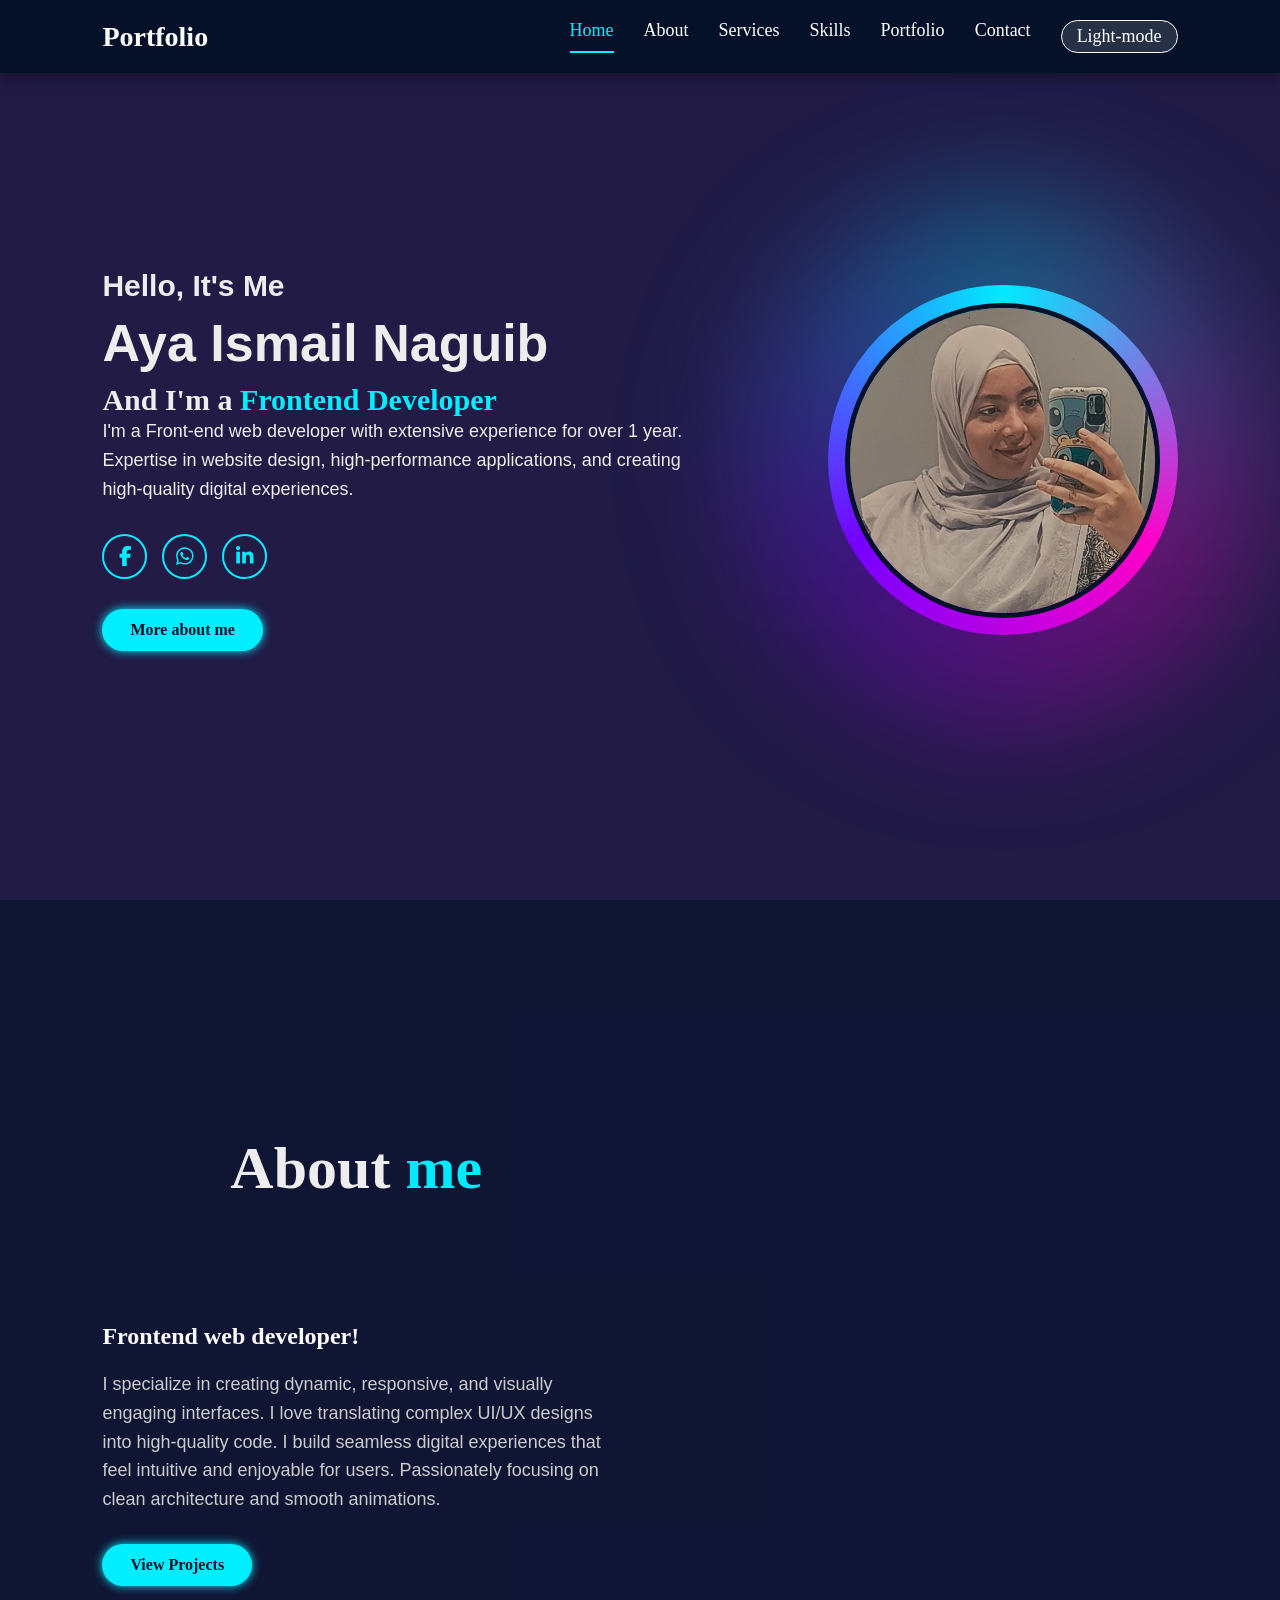
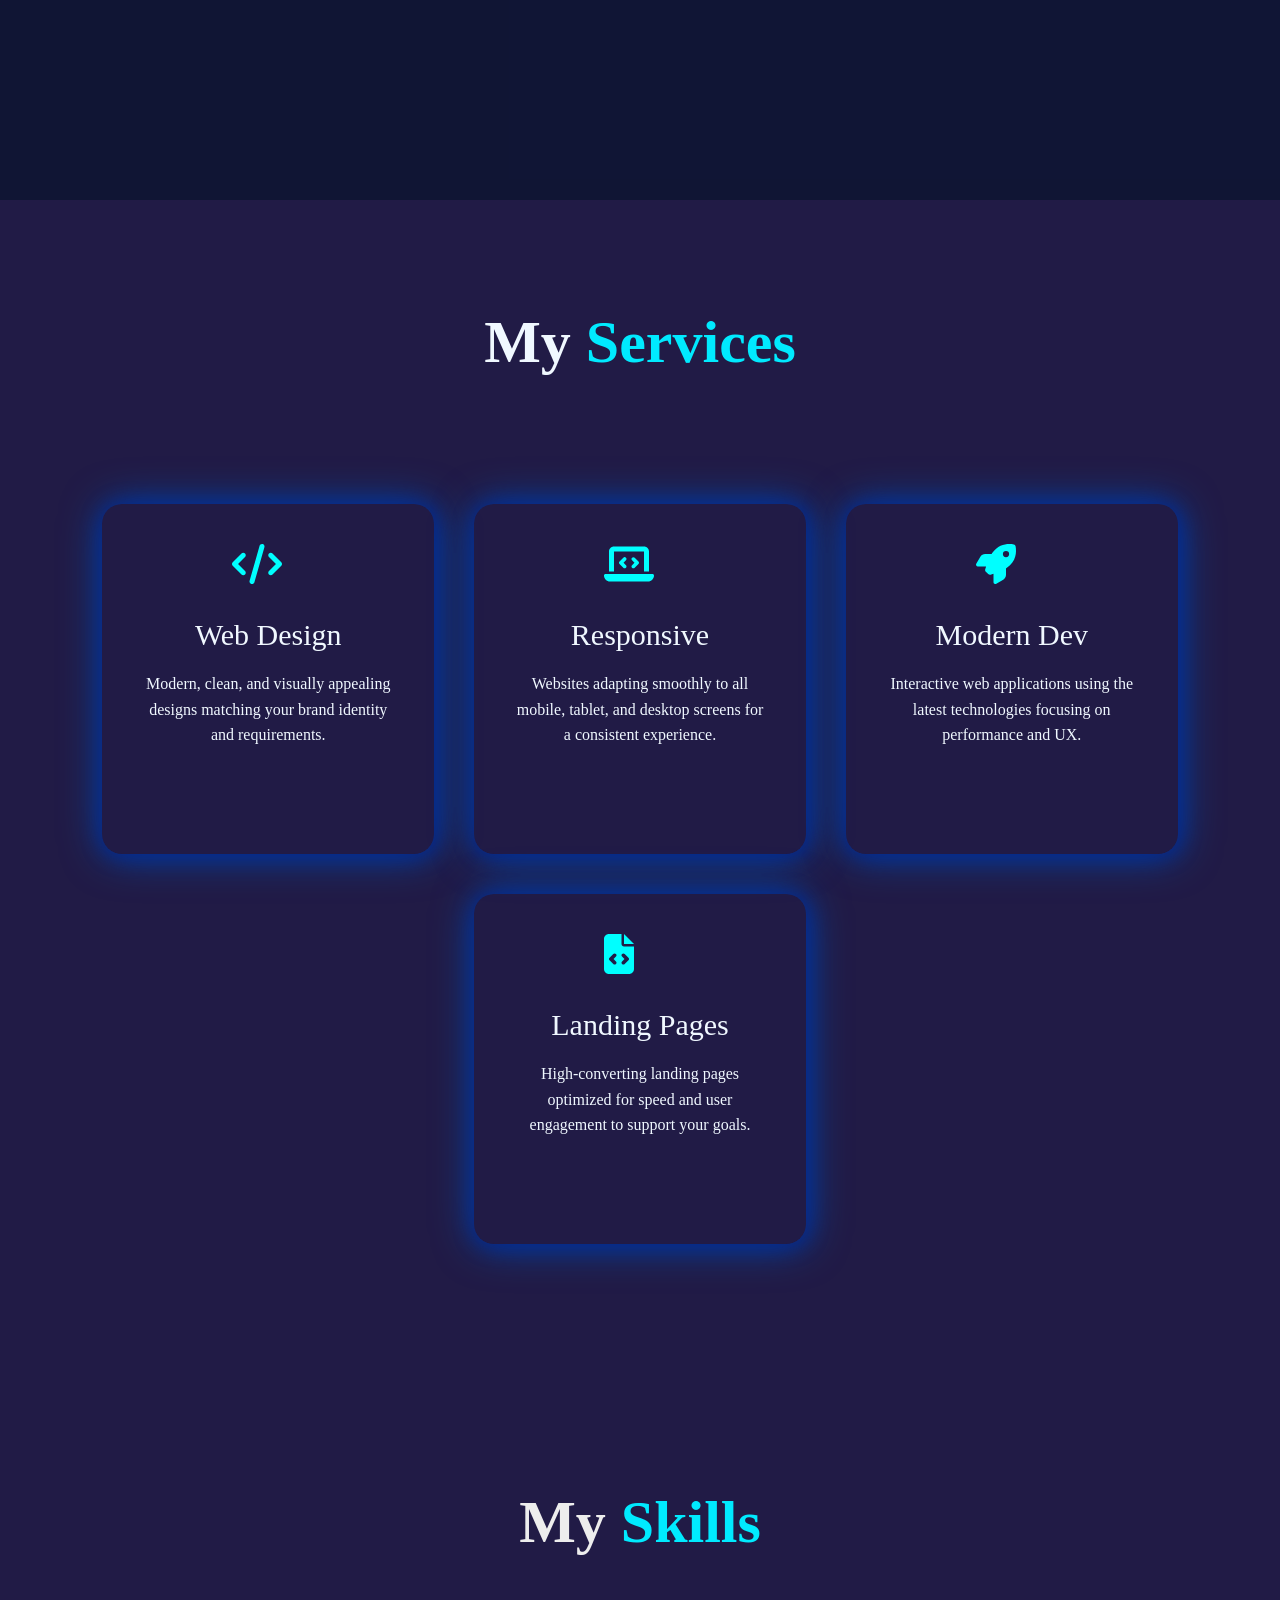
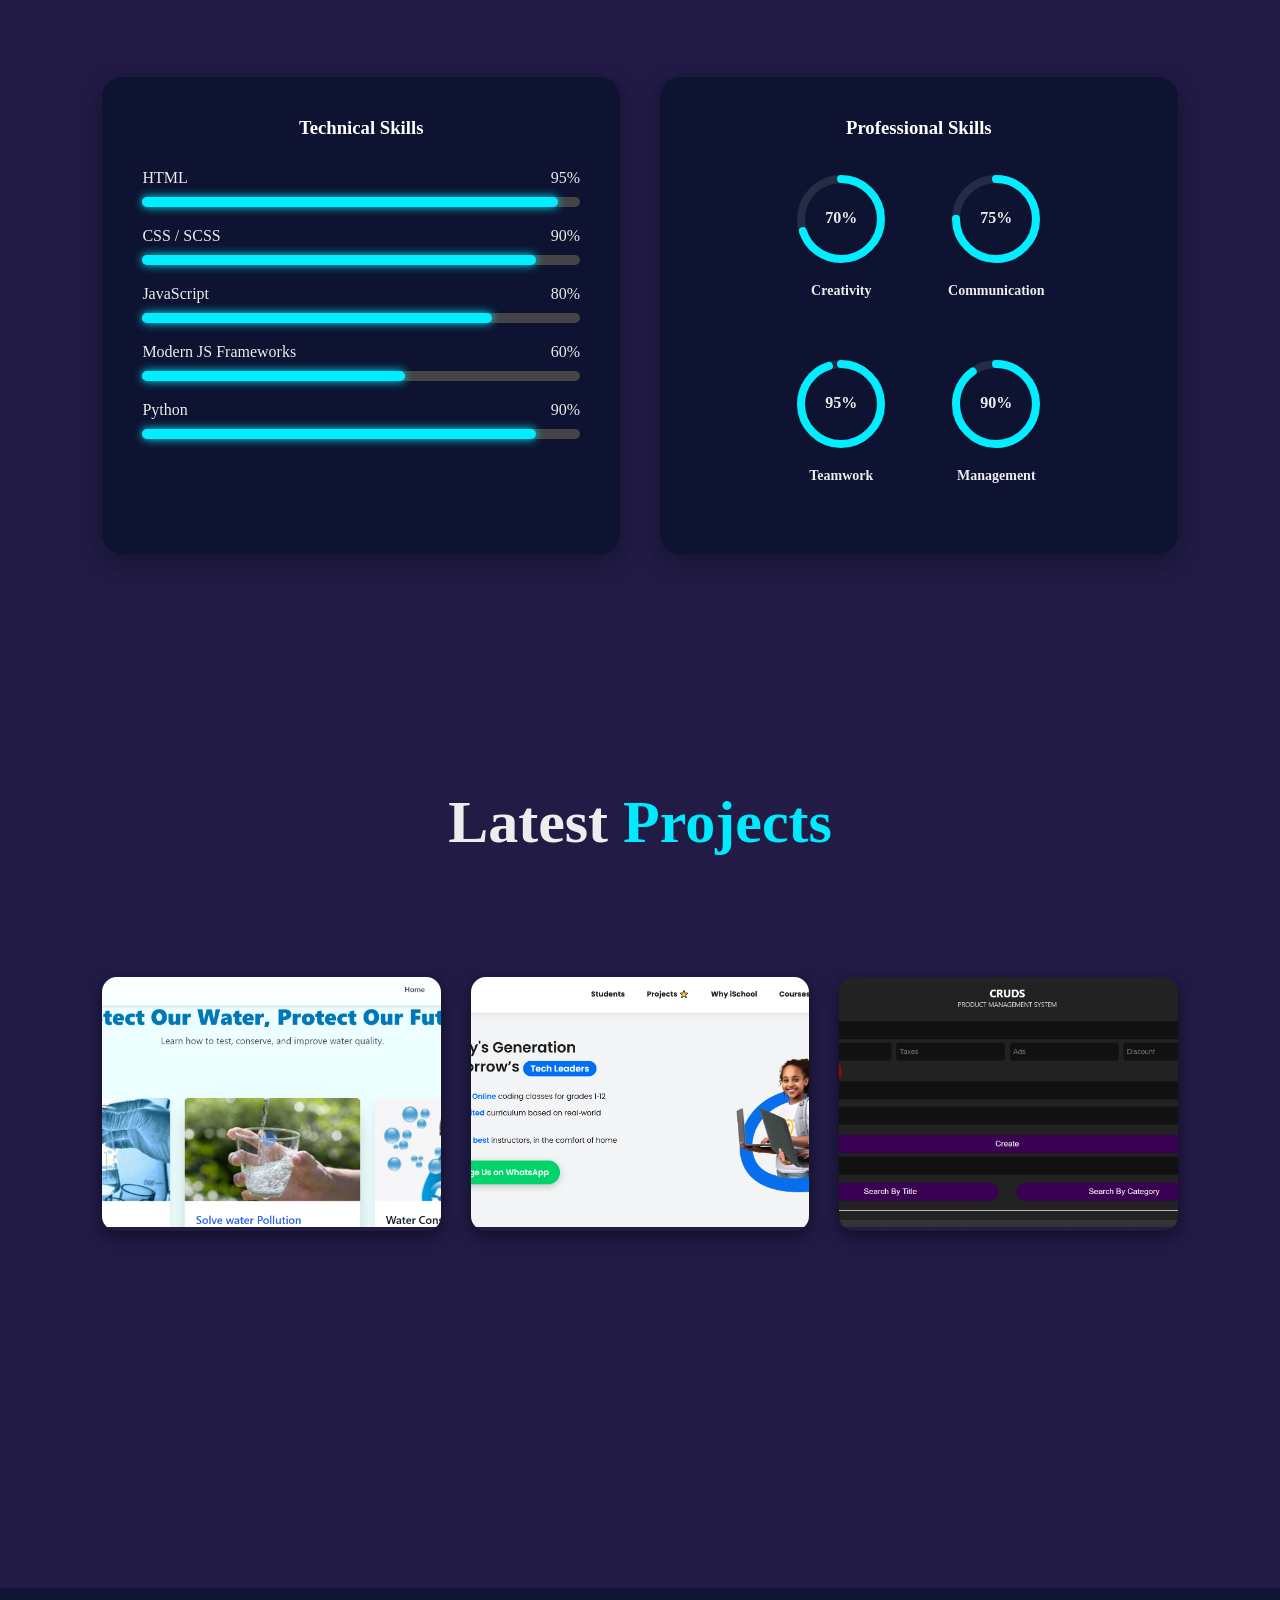
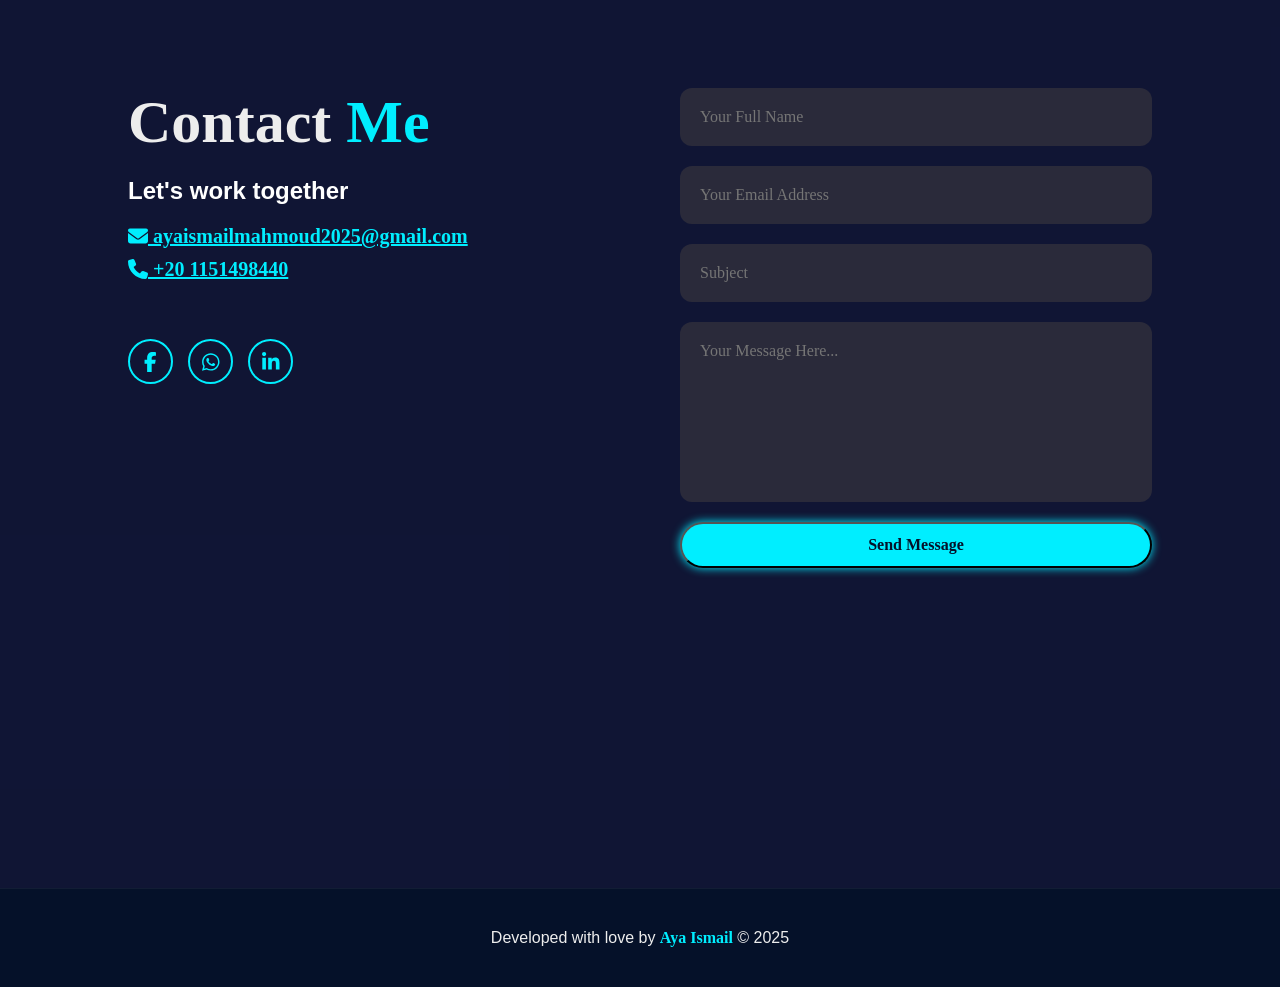
==== index.html @ fa89a1ca "Initial commit" ====
<!DOCTYPE html>
<html lang="en">
  <head>
    <meta charset="UTF-8" />
    <meta name="viewport" content="width=device-width, initial-scale=1.0" />
    <meta charset="UTF-8" />
    <meta
      name="description"
      content="Aya Ismail - Frontend Developer Portfolio showcasing modern web projects, responsive design, and UI/UX skills."
    />
    <meta
      name="keywords"
      content="Frontend Developer, Web Developer, HTML, CSS, JavaScript, Portfolio"
    />
    <meta name="author" content="Aya Ismail" />
    <title>Aya Ismail - Portfolio</title>
    <link rel="stylesheet" href="./style/all.min.css" />
    <link rel="stylesheet" href="./style/style.css" />
  </head>
  <body>
    <!-- Header -->
    <header>
      <a href="#home" class="logo">Portfolio</a>
      <i class="fa-solid fa-bars" id="menu-icon"></i>
      <nav class="navbar">
        <a href="#home" class="active">Home</a>
        <a href="#about">About</a>
        <a href="#services">Services</a>
        <a href="#skills">Skills</a>
        <a href="#portfolio">Portfolio</a>
        <a href="#contact">Contact</a>
        <a href="./loader.html" class="nav-link light" style="--i: 6"
          >Light-mode</a
        >
      </nav>
    </header>

    <!-- Home / Hero Section -->
    <section class="home" id="home">
      <div class="home-content">
        <h3 class="font-cursive">Hello, It's Me</h3>
        <h1 class="font-cursive">Aya Ismail Naguib</h1>
        <h3>
          And I'm a
          <span id="typed-text" style="color: var(--main-color)"></span>
        </h3>
        <p class="font-cursive">
          I'm a Front-end web developer with extensive experience for over 1
          year. Expertise in website design, high-performance applications, and
          creating high-quality digital experiences.
        </p>
        <div class="social-icons">
          <a href="https://www.facebook.com/profile.php?id=100053460234290"><i class="fa-brands fa-facebook-f"></i></a>
          <a href="https://wa.me/201151498440"><i class="fa-brands fa-whatsapp"></i></a>
          <a href="http://www.linkedin.com/in/aya-ismail-a5a4102a7"><i class="fa-brands fa-linkedin-in"></i></a>
        </div>
        <a href="#about" class="btn">More about me</a>
      </div>
      <div class="img-wrap">
        <div class="img-box">
          <img src="./imgs/My pic.jpg" alt="Aya" />
        </div>
      </div>
    </section>

    <!-- About Section -->
    <section class="about" id="about">
      <div class="about-text">
        <h2 class="sub-title font-cursive">About <span>me</span></h2>
        <h4
          style="
            font-size: 24px;
            margin-bottom: 20px;
            color: #fff;
            font-family: cursive;
          "
        >
          Frontend web developer!
        </h4>
        <p
          class="font-cursive"
          style="font-size: 18px; line-height: 1.6; color: #ccc"
        >
          I specialize in creating dynamic, responsive, and visually engaging
          interfaces. I love translating complex UI/UX designs into high-quality
          code. I build seamless digital experiences that feel intuitive and
          enjoyable for users. Passionately focusing on clean architecture and
          smooth animations.
        </p>
        <a href="#portfolio" class="btn" style="margin-top: 30px"
          >View Projects</a
        >
      </div>
    </section>

    <!-- Services Section -->
    <section id="services" class="services">
      <h2 class="sub-title font-cursive">My <span>Services</span></h2>
      <div class="services-list">
        <div>
          <i
                class="fa-solid fa-code"
                style="color: cyan; margin-bottom: 30px; margin-left: 90px; font-size: 40px"
              ></i>
          <h2 class="font-cursive">Web Design</h2>
          <p>
            Modern, clean, and visually appealing designs matching your brand
            identity and requirements.
          </p>
        </div>
        <div>
          <i
                class="fa-solid fa-laptop-code"
                style="color: cyan; margin-bottom: 30px; margin-left: 90px; font-size: 40px"
              ></i>
          <h2 class="font-cursive">Responsive</h2>
          <p>
            Websites adapting smoothly to all mobile, tablet, and desktop
            screens for a consistent experience.
          </p>
        </div>
        <div>
          <i class="fa-solid fa-rocket" style="color: cyan; margin-left: 90px; margin-bottom: 30px; font-size: 40px"></i>
          <h2 class="font-cursive">Modern Dev</h2>
          <p>
            Interactive web applications using the latest technologies focusing
            on performance and UX.
          </p>
        </div>
        <div>
          <i class="fa-solid fa-file-code" style="margin-left: 90px; color: cyan; margin-bottom: 30px; font-size: 40px"></i>
          <h2 class="font-cursive">Landing Pages</h2>
          <p>
            High-converting landing pages optimized for speed and user
            engagement to support your goals.
          </p>
        </div>
      </div>
    </section>

    <!-- Skills Section -->
    <section id="skills">
      <h2 class="sub-title font-cursive">My <span>Skills</span></h2>
      <div class="skills-container">
        <!-- Technical Skills -->
        <div class="skill-box">
          <h3 class="font-cursive">Technical Skills</h3>
          <div class="bar">
            <div class="info"><span>HTML</span><span>95%</span></div>
            <div class="progress-line"><span data-width="95%"></span></div>
          </div>
          <div class="bar">
            <div class="info"><span>CSS / SCSS</span><span>90%</span></div>
            <div class="progress-line"><span data-width="90%"></span></div>
          </div>
          <div class="bar">
            <div class="info"><span>JavaScript</span><span>80%</span></div>
            <div class="progress-line"><span data-width="80%"></span></div>
          </div>
          <div class="bar">
            <div class="info">
              <span>Modern JS Frameworks</span><span>60%</span>
            </div>
            <div class="progress-line"><span data-width="60%"></span></div>
          </div>
          <div class="bar">
            <div class="info"><span>Python</span><span>90%</span></div>
            <div class="progress-line"><span data-width="90%"></span></div>
          </div>
        </div>
        <!-- Professional Skills -->
        <div class="skill-box">
          <h3 class="font-cursive">Professional Skills</h3>
          <div class="radial-bars">
            <div class="radial-bar">
              <svg viewBox="0 0 100 100">
                <circle class="circle-bg" cx="50" cy="50" r="40"></circle>
                <circle
                  class="circle-progress"
                  cx="50"
                  cy="50"
                  r="40"
                  data-percent="70"
                ></circle>
              </svg>
              <div class="percentage">70%</div>
              <div class="skill-name">Creativity</div>
            </div>
            <div class="radial-bar">
              <svg viewBox="0 0 100 100">
                <circle class="circle-bg" cx="50" cy="50" r="40"></circle>
                <circle
                  class="circle-progress"
                  cx="50"
                  cy="50"
                  r="40"
                  data-percent="75"
                ></circle>
              </svg>
              <div class="percentage">75%</div>
              <div class="skill-name">Communication</div>
            </div>
            <div class="radial-bar">
              <svg viewBox="0 0 100 100">
                <circle class="circle-bg" cx="50" cy="50" r="40"></circle>
                <circle
                  class="circle-progress"
                  cx="50"
                  cy="50"
                  r="40"
                  data-percent="95"
                ></circle>
              </svg>
              <div class="percentage">95%</div>
              <div class="skill-name">Teamwork</div>
            </div>
            <div class="radial-bar">
              <svg viewBox="0 0 100 100">
                <circle class="circle-bg" cx="50" cy="50" r="40"></circle>
                <circle
                  class="circle-progress"
                  cx="50"
                  cy="50"
                  r="40"
                  data-percent="90"
                ></circle>
              </svg>
              <div class="percentage">90%</div>
              <div class="skill-name">Management</div>
            </div>
          </div>
        </div>
      </div>
    </section>

    <!-- Portfolio Section -->
    <section id="portfolio">
      <h2 class="sub-title font-cursive">Latest <span>Projects</span></h2>
      <div class="portfolio-content">
        <div class="row">
          <img src="./imgs/Aquasence.png" alt="Aquasense" />
          <div class="layer">
            <h5>Aquasense</h5>
            <p style="color: #211b46;">
              Smart water quality monitoring system using Python and JS for
              real-time analysis.
            </p>
            <a href="https://aquasence.netlify.app/" target="_blank"><i class="fa-solid fa-arrow-up-right-from-square"></i></a>
          </div>
        </div>
        <div class="row">
          <img src="./imgs/ISchool.png" alt="ISchool" />
          <div class="layer">
            <h5>ISchool</h5>
            <p style="color: #051129;">
              Educational platform for kids featuring interactive courses and
              enrollment management.
            </p>
            <a href="https://copy-ischool.netlify.app/" target="_blank"
              ><i class="fa-solid fa-arrow-up-right-from-square"></i
            ></a>
          </div>
        </div>
        <div class="row">
          <img src="./imgs/CRUDS.png" alt="CRUDS" />
          <div class="layer">
            <h5>CRUDS System</h5>
            <p>
              Management application for efficient product tracking, inventory
              control and data handling.
            </p>
            <a href="https://crudsforpm.netlify.app/" target="_blank"
              ><i class="fa-solid fa-arrow-up-right-from-square"></i
            ></a>
          </div>
        </div>
      </div>
    </section>

    <!-- Contact Section -->
    <section id="contact" class="contact">
      <div class="contact-text">
        <h2 class="font-cursive">Contact <span style="color: #0ef;">Me</span></h2>
        <h4
          class="font-cursive"
          style="color: #fff; font-size: 24px; margin-bottom: 20px"
        >
          Let's work together
        </h4>
        <ul class="contact-list">
          <li>
            <a href="mailto:ayaismailmahmoud2025@gmail.com"><i class="fa-solid fa-envelope" style="color: #0ef;"></i> ayaismailmahmoud2025@gmail.com</a>
          </li>
          <a href="https://wa.me/201151498440"><li><i class="fa-solid fa-phone" style="color: #0ef;"></i> +20 1151498440</li></a>
        </ul>
        <div class="social-icons">
          <a href="https://www.facebook.com/profile.php?id=100053460234290"><i class="fa-brands fa-facebook-f"></i></a>
          <a href="https://wa.me/201151498440"><i class="fa-brands fa-whatsapp"></i></a>
          <a href="http://www.linkedin.com/in/aya-ismail-a5a4102a7"><i class="fa-brands fa-linkedin-in"></i></a>
        </div>
      </div>
      <div class="contact-form">
        <form action="#">
          <input type="text" placeholder="Your Full Name" required />
          <input type="email" placeholder="Your Email Address" required />
          <input type="text" placeholder="Subject" />
          <textarea placeholder="Your Message Here..." required></textarea>
          <button type="submit" class="btn">Send Message</button>
        </form>
      </div>
    </section>

    <!-- Footer -->
    <footer class="footer">
      <p class="font-cursive">
        Developed with love by
        <span style="color: var(--main-color); font-weight: 700"
          >Aya Ismail</span
        >
        &copy; 2025
      </p>
    </footer>

    <!-- Scroll Up Button -->
    <a href="#home" class="scroll-up" id="scroll-up"
      ><i class="fa-solid fa-arrow-up"></i
    ></a>
    <script src="./script/main.js"></script>
    <script src="./script/typed.min.js"></script>
    <script src="./script/all.min.js"></script>
    <script>
      const links = document.querySelectorAll(".nav-link");

      links.forEach((link) => {
        link.addEventListener("click", function () {
          links.forEach((l) => l.classList.remove("active"));
          this.classList.add("active");
        });
      });
      let sections = document.querySelectorAll("section");
      let navLinks = document.querySelectorAll(".nav-link");

      window.addEventListener("scroll", () => {
        let current = "";

        sections.forEach((section) => {
          let sectionTop = section.offsetTop - 150;
          let sectionHeight = section.clientHeight;

          if (
            pageYOffset >= sectionTop &&
            pageYOffset < sectionTop + sectionHeight
          ) {
            current = section.getAttribute("id");
          }
        });

        navLinks.forEach((link) => {
          link.classList.remove("active");
          if (link.getAttribute("href") === "#" + current) {
            link.classList.add("active");
          }
        });
      });

      document.addEventListener("DOMContentLoaded", () => {
        // 1. Typing Effect Logic
        const typedTextElement = document.getElementById("typed-text");
        const words = ["Frontend Developer", "Web Architect", "UI Enthusiast"];
        let wordIndex = 0;
        let charIndex = 0;
        let isDeleting = false;

        function typeEffect() {
          if (!typedTextElement) return;

          const currentWord = words[wordIndex];
          if (isDeleting) {
            typedTextElement.textContent = currentWord.substring(
              0,
              charIndex - 1
            );
            charIndex--;
          } else {
            typedTextElement.textContent = currentWord.substring(
              0,
              charIndex + 1
            );
            charIndex++;
          }

          if (!isDeleting && charIndex === currentWord.length) {
            setTimeout(() => (isDeleting = true), 2000);
          } else if (isDeleting && charIndex === 0) {
            isDeleting = false;
            wordIndex = (wordIndex + 1) % words.length;
          }

          const speed = isDeleting ? 60 : 150;
          setTimeout(typeEffect, speed);
        }
        typeEffect();

        // 2. Mobile Menu Logic
        const menuIcon = document.getElementById("menu-icon");
        const navbar = document.querySelector(".navbar");

        if (menuIcon && navbar) {
          menuIcon.addEventListener("click", () => {
            menuIcon.classList.toggle("fa-xmark");
            navbar.classList.toggle("active");
          });
        }

        // 3. Scroll Spy & Animations Trigger
        const sections = document.querySelectorAll("section");
        const navLinks = document.querySelectorAll(".navbar a");
        const scrollUpBtn = document.getElementById("scroll-up");

        function animateSkills() {
          const skillsSection = document.getElementById("skills");
          if (!skillsSection) return;

          const sectionPos = skillsSection.getBoundingClientRect().top;
          const screenPos = window.innerHeight / 1.1;

          if (sectionPos < screenPos) {
            // Linear bars
            document.querySelectorAll(".progress-line span").forEach((span) => {
              span.style.width = span.getAttribute("data-width");
            });

            // Radial bars
            document.querySelectorAll(".circle-progress").forEach((circle) => {
              const percent = parseFloat(circle.getAttribute("data-percent"));
              const radius = circle.r.baseVal.value;
              const circumference = 2 * Math.PI * radius;
              const offset = circumference - (percent / 100) * circumference;
              circle.style.strokeDashoffset = offset;
            });
          }
        }

        window.addEventListener("scroll", () => {
          let current = "";
          sections.forEach((section) => {
            const sectionTop = section.offsetTop;
            const sectionHeight = section.clientHeight;
            if (window.pageYOffset >= sectionTop - 250) {
              current = section.getAttribute("id");
            }
          });

          navLinks.forEach((link) => {
            link.classList.remove("active");
            if (link.getAttribute("href") === `#${current}`) {
              link.classList.add("active");
            }
          });

          // Scroll up button visibility
          if (window.scrollY > 500) {
            scrollUpBtn.classList.add("active");
          } else {
            scrollUpBtn.classList.remove("active");
          }

          // Close menu if scrolling
          if (navbar.classList.contains("active")) {
            navbar.classList.remove("active");
            menuIcon.classList.remove("fa-xmark");
          }

          animateSkills();
        });

        // Close mobile menu on click
        navLinks.forEach((link) => {
          link.addEventListener("click", () => {
            navbar.classList.remove("active");
            menuIcon.classList.remove("fa-xmark");
          });
        });
      });
    </script>
  </body>
</html>
---- style/style.css ----
:root {
  --bg-color: #211b46;
  --header-bg: #051129;
  --main-color: #0ef;
  --text-color: #ededed;
  --second-bg: rgba(5, 17, 41, 0.6);
}

/* Base Styles */
* {
  margin: 0;
  padding: 0;
  box-sizing: border-box;
  scroll-behavior: smooth;
  font-family: cursive;
}

body {
  background-color: var(--bg-color);
  color: var(--text-color);
  overflow-x: hidden;
}

.font-cursive {
  font-family: cursive, sans-serif;
}

/* Header & Navbar */
header {
  position: fixed;
  top: 0;
  left: 0;
  width: 100%;
  padding: 20px 8%;
  background: var(--header-bg);
  display: flex;
  justify-content: space-between;
  align-items: center;
  z-index: 1000;
  box-shadow: 0 5px 15px rgba(0, 0, 0, 0.4);
}

.logo {
  font-size: 28px;
  color: #fff;
  text-decoration: none;
  font-weight: 700;
}

.navbar {
  display: flex;
}

.navbar a {
  font-size: 18px;
  color: #fff;
  text-decoration: none;
  font-weight: 500;
  margin-left: 30px;
  transition: 0.3s;
  border-bottom: 2px solid transparent;
}
.navbar .light {
  background: #ffffff22;
  border: 1px solid #fff;
  padding: 5px 15px;
  border-radius: 20px;
}
.navbar .light:hover {
  background: #0ef;
  border-color: #0ef;
  color: #051129;
}
.navbar a:hover,
.navbar a.active {
  color: var(--main-color);
  border-bottom-color: var(--main-color);
}

#menu-icon {
  font-size: 32px;
  color: #fff;
  cursor: pointer;
  display: none;
}

/* Global Section Layout */
section {
  padding: 100px 8% 80px;
  min-height: 100vh;
}

.sub-title {
  font-size: 50px;
  text-align: center;
  margin-bottom: 50px;
  font-family: cursive;
}

.sub-title span {
  color: var(--main-color);
}

/* Hero / Home */
.home {
  display: flex;
  align-items: center;
  justify-content: space-between;
  gap: 40px;
}

.home-content {
  max-width: 600px;
}

.home-content h3 {
  font-size: 30px;
  font-weight: 700;
}

.home-content h1 {
  font-size: 52px;
  font-weight: 700;
  margin: 10px 0;
}

.home-content p {
  font-size: 18px;
  line-height: 1.6;
  margin-bottom: 30px;
}

.social-icons {
  display: flex;
  gap: 15px;
  margin-bottom: 30px;
}

.social-icons a {
  width: 45px;
  height: 45px;
  border: 2px solid var(--main-color);
  border-radius: 50%;
  display: flex;
  justify-content: center;
  align-items: center;
  color: var(--main-color);
  text-decoration: none;
  font-size: 20px;
  transition: 0.4s ease;
}

.social-icons a:hover {
  background: var(--main-color);
  color: var(--bg-color);
  box-shadow: 0 0 20px var(--main-color);
}

.btn {
  display: inline-block;
  padding: 12px 28px;
  background: var(--main-color);
  border-radius: 40px;
  font-size: 16px;
  color: var(--header-bg);
  text-decoration: none;
  font-weight: 600;
  box-shadow: 0 0 10px var(--main-color);
  transition: 0.3s;
}

.btn:hover {
  box-shadow: 0 0 30px var(--main-color);
  transform: scale(1.05);
}

.img-wrap {
  position: relative;
  width: 350px;
  height: 350px;
}

.img-box {
  width: 100%;
  height: 100%;
  border-radius: 50%;
  display: flex;
  justify-content: center;
  align-items: center;
  position: relative;
  z-index: 1;
}
      .sub-title {
  font-family: cursive;
  align-items: center;
  font-size: 60px;
  padding-bottom: 70px;
}
.sub-title span {
  color: #00eaff;
}
.container {
  padding: 90px;
}
      .services {
  font-family: cursive;
  color: aliceblue;
  font-size: 20px;
  line-height: 1.4;
  margin-bottom: 4rem;
}
.services-list {
  font-family: cursive;
  display: grid;
  grid-template-columns: repeat(3, 1fr); /* 3 كروت في الصف الأول */
  grid-gap: 40px;
  margin-top: 50px;
}
.services-list div:nth-child(4) {
  grid-column: 2 / 3; /* خلي الكارت في العمود الثاني، يعني في النص */
  justify-self: center; /* لتأكيد التوسيط */
}
.services-list div {
  font-family: cursive;
  height: 350px;
  background-color: transparent;
  padding: 40px;
  font-size: 13px;
  font-weight: 13px;
  border-right: 10px;
  border-radius: 20px;
  transition: background 0.5s, transform 0.5s;
  box-shadow: 1px 1px 20px #012290f7, 1px 1px 40px #0053b8f7;
}
.services-list div:hover {
  font-family: cursive;
  transform: translateY(-10px);
  box-shadow: 0 0 15px #0ef, 0 0 40px #0ef5;
}
.services-list div h2 {
  font-family: cursive;
  font-size: 30px;
  font-weight: 500;
  margin-bottom: 15px;
  text-align: center;
}
.services-list div a {
  text-decoration: none;
  color: #000;
  font-size: 12px;
  margin-top: 20px;
  cursor: pointer;
  display: inline-block;
}
.services-list div p {
  font-family: cursive;
  font-size: 16px;
  line-height: 1.6;
  text-align: center;
}
.img-box img {
  width: 90%;
  height: 90%;
  border-radius: 50%;
  object-fit: cover;
  border: 5px solid var(--header-bg);
}

.img-box::before {
  content: "";
  position: absolute;
  inset: 0;
  border-radius: 50%;
  background: conic-gradient(#00eaff, #ff00c8, #7600ff, #00eaff);
  animation: rotate 4s linear infinite;
  z-index: -1;
}
.img-box::after {
  content: "";
  position: absolute;
  width: 150%;
  height: 150%;
  border-radius: 50%;
  background: conic-gradient(#00eaff55, #ff00c855, #7600ff55, #00eaff55);
  filter: blur(60px);
  z-index: -2;
}
@keyframes rotate {
  from {
    transform: rotate(0deg);
  }
  to {
    transform: rotate(360deg);
  }
}

/* About Section */
.about {
  display: grid;
  grid-template-columns: 1fr 1fr;
  align-items: center;
  gap: 60px;
  background: var(--second-bg);
}

/* Services Section */

/* Skills Section */
.skills-container {
  display: grid;
  grid-template-columns: 1fr 1fr;
  gap: 40px;
}

.skill-box {
  background: rgba(5, 17, 41, 0.7);
  padding: 40px;
  border-radius: 20px;
  box-shadow: 0 8px 25px rgba(0, 0, 0, 0.3);
}

.skill-box h3 {
  text-align: center;
  margin-bottom: 30px;
  font-family: cursive;
  color: #fff;
}

.bar {
  margin: 20px 0;
}

.info {
  display: flex;
  justify-content: space-between;
  margin-bottom: 10px;
}

.progress-line {
  height: 10px;
  width: 100%;
  background: #444;
  border-radius: 10px;
  position: relative;
}

.progress-line span {
  height: 100%;
  background: var(--main-color);
  display: block;
  border-radius: 10px;
  width: 0;
  transition: 1.5s cubic-bezier(1, 0, 0.5, 1);
  box-shadow: 0 0 10px var(--main-color);
}

/* Radial Skills */
.radial-bars {
  display: flex;
  flex-wrap: wrap;
  justify-content: center;
  gap: 25px;
}

.radial-bar {
  width: 130px;
  height: 160px;
  position: relative;
  text-align: center;
}

.radial-bar svg {
  width: 100px;
  height: 100px;
  transform: rotate(-90deg);
}

.radial-bar circle {
  fill: none;
  stroke-width: 8;
  stroke-linecap: round;
}

.circle-bg {
  stroke: rgba(255, 255, 255, 0.1);
}

.circle-progress {
  stroke: var(--main-color);
  stroke-dasharray: 251.2;
  stroke-dashoffset: 251.2;
  transition: 1.5s cubic-bezier(1, 0, 0.5, 1);
}

.radial-bar .percentage {
  position: absolute;
  top: 40px;
  left: 50%;
  transform: translateX(-50%);
  font-weight: 700;
}

.skill-name {
  margin-top: 10px;
  font-weight: 600;
  font-size: 14px;
}

/* Portfolio */
.portfolio-content {
  display: grid;
  grid-template-columns: repeat(auto-fit, minmax(300px, 1fr));
  gap: 30px;
}

.row {
  position: relative;
  border-radius: 15px;
  overflow: hidden;
  box-shadow: 0 5px 15px rgba(0, 0, 0, 0.5);
}

.row img {
  width: 100%;
  height: 250px;
  object-fit: cover;
  transition: 0.5s ease;
}

.layer {
  position: absolute;
  width: 100%;
  height: 0;
  left: 0;
  bottom: 0;
  padding: 0 20px;
  background: linear-gradient(rgba(0, 0, 0, 0.6), #0ef);
  border-radius: 12px;
  text-align: center;
  display: flex;
  flex-direction: column;
  justify-content: center;
  overflow: hidden;
  transition: height .5s ease;
}

.row:hover .layer {
  height: 100%;
}

.layer h5 {
  font-size: 22px;
  margin-bottom: 10px;
  font-weight: 700;
  color: #0ef;
}

.layer p {
  font-size: 15px;
  color: #fff;
  font-weight: 500;
}

.layer a {
  margin-top: 20px;
  width: 45px;
  height: 45px;
  background: #fff;
  color: #ff004f;
  border-radius: 50%;
  display: flex;
  justify-content: center;
  align-items: center;
  font-size: 20px;
  cursor: pointer;
  transition: .3s ease;
}

.layer a:hover {
  background: #ff004f;
  color: #fff;
}
/* Contact Section */
.contact {
  padding: 100px 10%;
  display: grid;
  grid-template-columns: 1fr 1fr;
  gap: 80px;
  background: var(--second-bg);
}

.contact-text h2 {
  font-size: 60px;
  margin-bottom: 20px;
  font-family: cursive;
}
.contact-list {
  margin-bottom: 3rem;
}
.contact-list li {
  margin-bottom: 10px;
  display: block;
}
.contact-list a {
  display: inline-block;
  color: #0ef;
  font-size: 20px;
  font-weight: 600;
  cursor: pointer;
  transition: all 0.4s ease;
}
.contact-list li a:hover {
  color: #0ef;
  transform: scale(1.01) translateY(-5px);
}
.contact-form form {
  display: flex;
  flex-direction: column;
  gap: 20px;
}

.contact-form input,
.contact-form textarea {
  width: 100%;
  padding: 18px;
  background: #2a2a3a;
  border: 2px solid transparent;
  border-radius: 12px;
  color: #fff;
  font-size: 16px;
  transition: 0.3s ease;
}

.contact-form input:focus,
.contact-form textarea:focus {
  outline: none;
  border-color: var(--main-color);
  box-shadow: 0 0 15px var(--main-color);
  background: #33334d;
}

.contact-form textarea {
  resize: none;
  height: 180px;
}

/* Footer */
.footer {
  padding: 40px 8%;
  background: var(--header-bg);
  text-align: center;
  border-top: 1px solid rgba(255, 255, 255, 0.05);
}

.scroll-up {
  position: fixed;
  bottom: 30px;
  right: 30px;
  background: #20c997;
  width: 50px;
  height: 50px;
  border-radius: 50%;
  display: flex;
  justify-content: center;
  align-items: center;
  color: #fff;
  text-decoration: none;
  box-shadow: 0 5px 20px rgba(0, 0, 0, 0.5);
  z-index: 100;
  transition: 0.3s ease;
  opacity: 0;
  pointer-events: none;
}
.scroll-up.active {
  opacity: 1;
  pointer-events: auto;
}
.scroll-up:hover {
  transform: translateY(-8px);
  background: var(--main-color);
  color: #000;
}

/* 📱 Responsive Design (Mobiles & Tablets) */
@media (max-width: 1024px) {
  header {
    padding: 20px 5%;
  }
  section {
    padding: 100px 5% 60px;
  }
  .home-content h1 {
    font-size: 42px;
  }
  .contact {
    gap: 40px;
    padding: 100px 5%;
  }
}

@media (max-width: 768px) {
  #menu-icon {
    display: block;
  }

  .navbar {
    position: fixed;
    top: 75px;
    left: -100%;
    width: 100%;
    height: calc(100vh - 75px);
    background: var(--header-bg);
    flex-direction: column;
    align-items: center;
    justify-content: center;
    transition: 0.4s cubic-bezier(0.175, 0.885, 0.32, 1.275);
    z-index: 999;
    box-shadow: 0 10px 20px rgba(0, 0, 0, 0.5);
  }

  .navbar.active {
    left: 0;
  }

  .navbar a {
    margin: 20px 0;
    font-size: 24px;
    margin-left: 0;
  }

  .home {
    flex-direction: column-reverse;
    text-align: center;
    padding-top: 140px;
  }
  .home-content {
    max-width: 100%;
  }
  .social-icons {
    justify-content: center;
  }
  .img-wrap {
    width: 280px;
    height: 280px;
    margin-bottom: 20px;
  }

  .about {
    grid-template-columns: 1fr;
    text-align: center;
  }
  .about-img {
    display: flex;
    justify-content: center;
    order: 1;
  }
  .about-text {
    order: 2;
  }

  .skills-container {
    grid-template-columns: 1fr;
  }
  .contact {
    grid-template-columns: 1fr;
    text-align: center;
  }
  .contact-list li {
    justify-content: center;
  }
  .contact-text h2 {
    font-size: 45px;
  }

  .sub-title {
    font-size: 36px;
  }
}

@media (max-width: 480px) {
  .home-content h1 {
    font-size: 32px;
  }
  .home-content h3 {
    font-size: 22px;
  }
  .img-wrap {
    width: 220px;
    height: 220px;
  }
  .contact-text h2 {
    font-size: 38px;
  }
  section {
    padding: 80px 5%;
  }
}
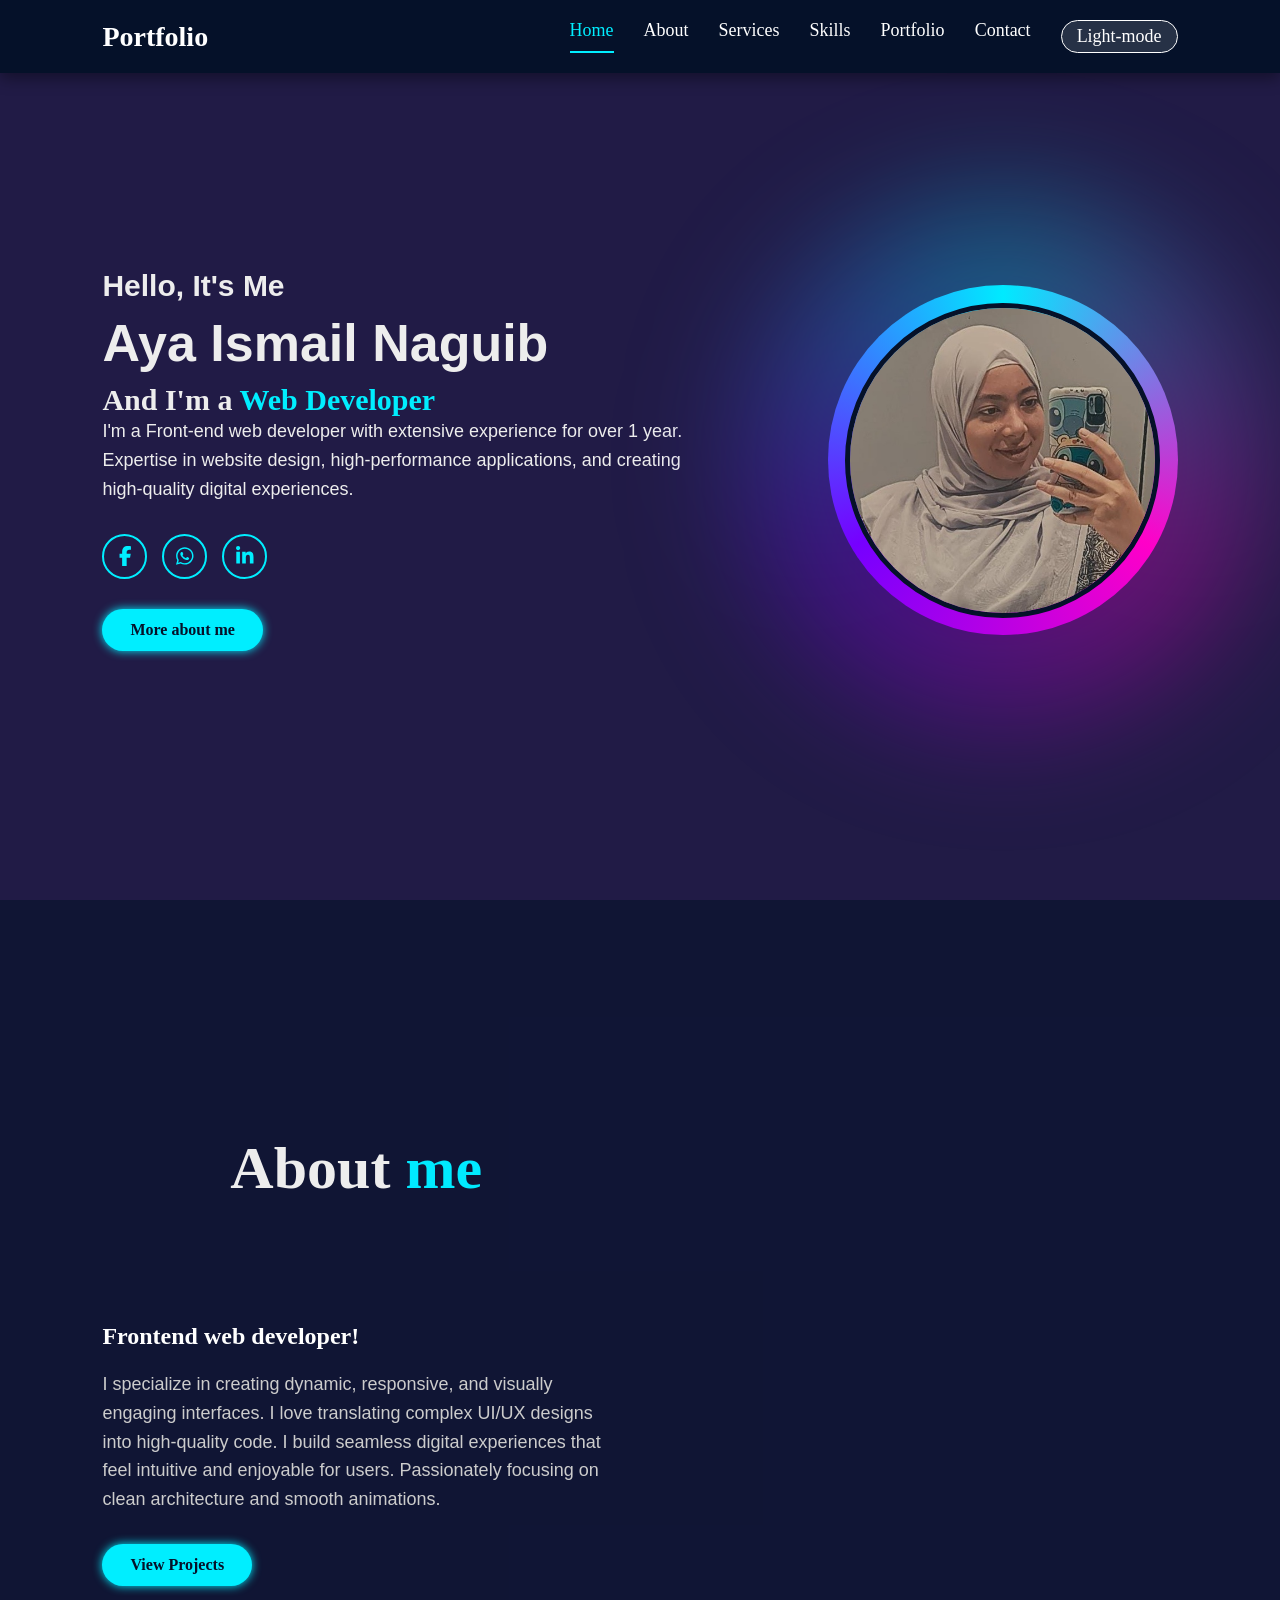
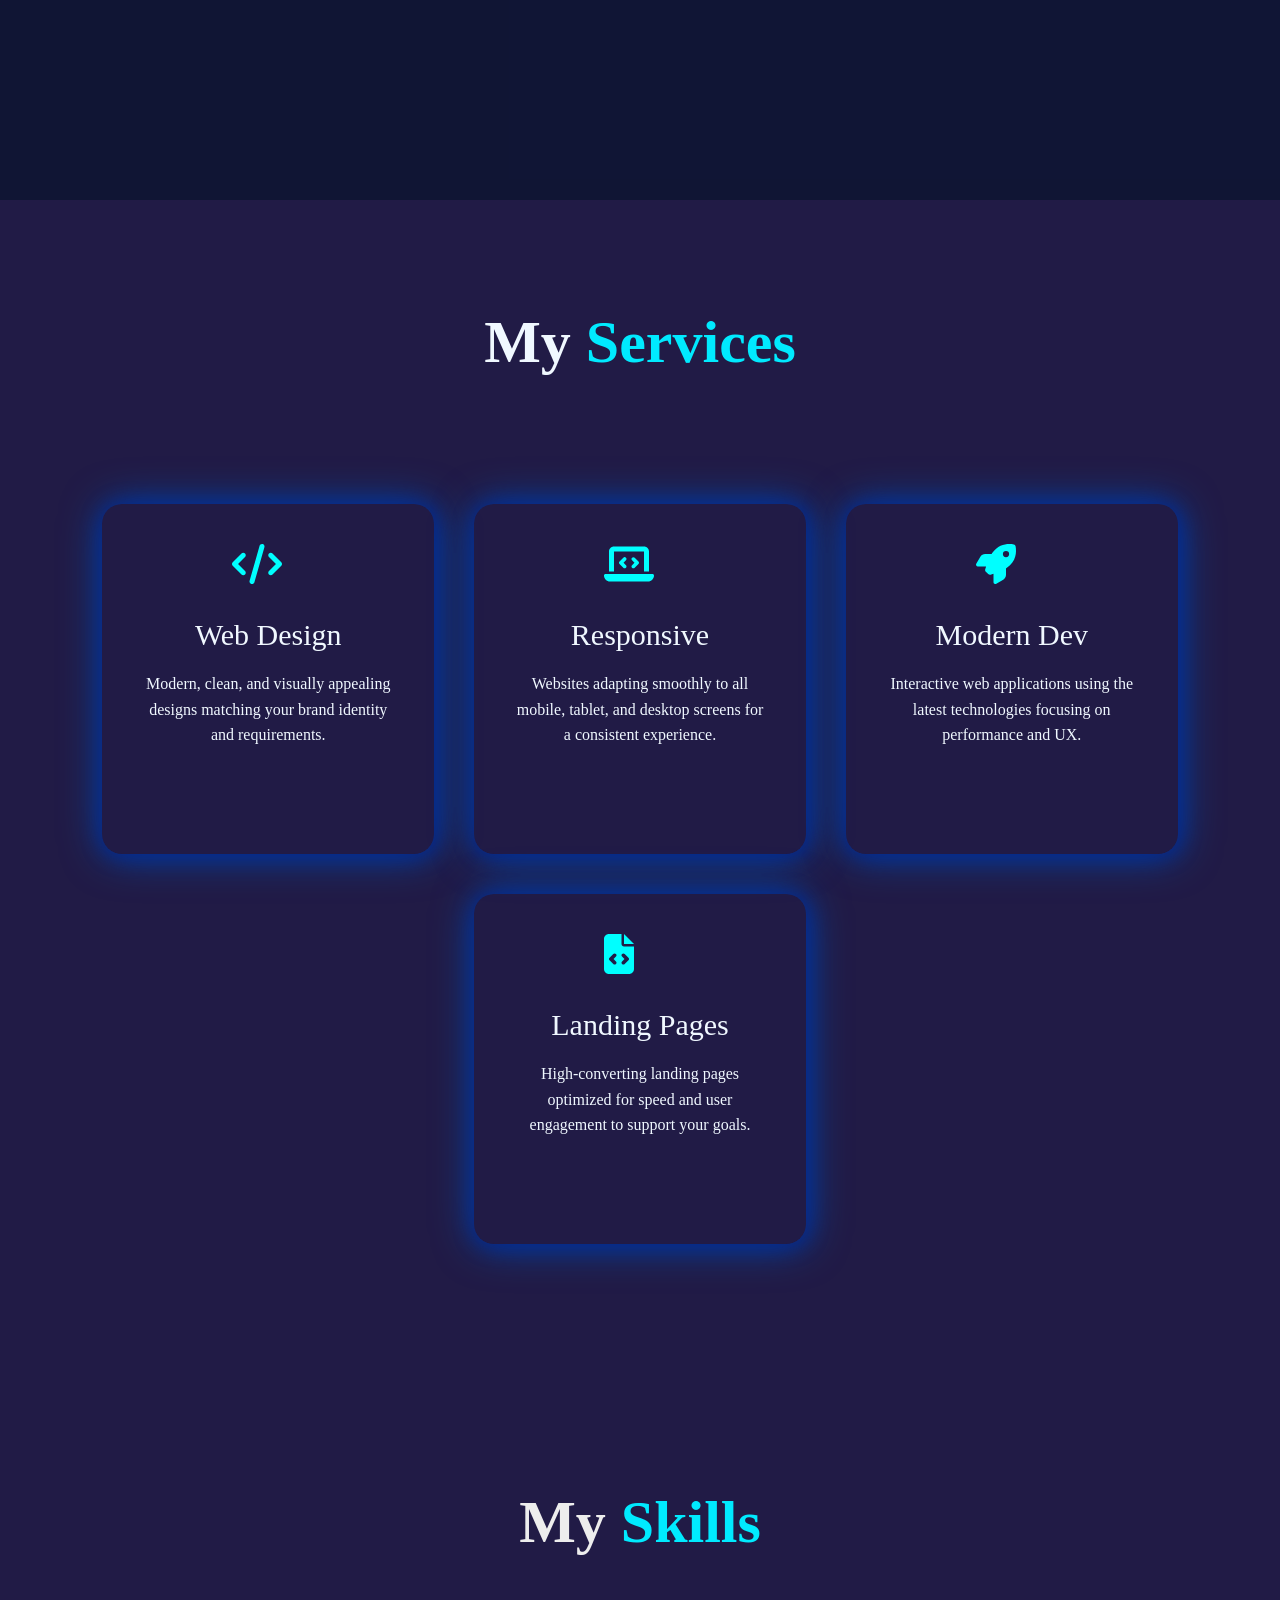
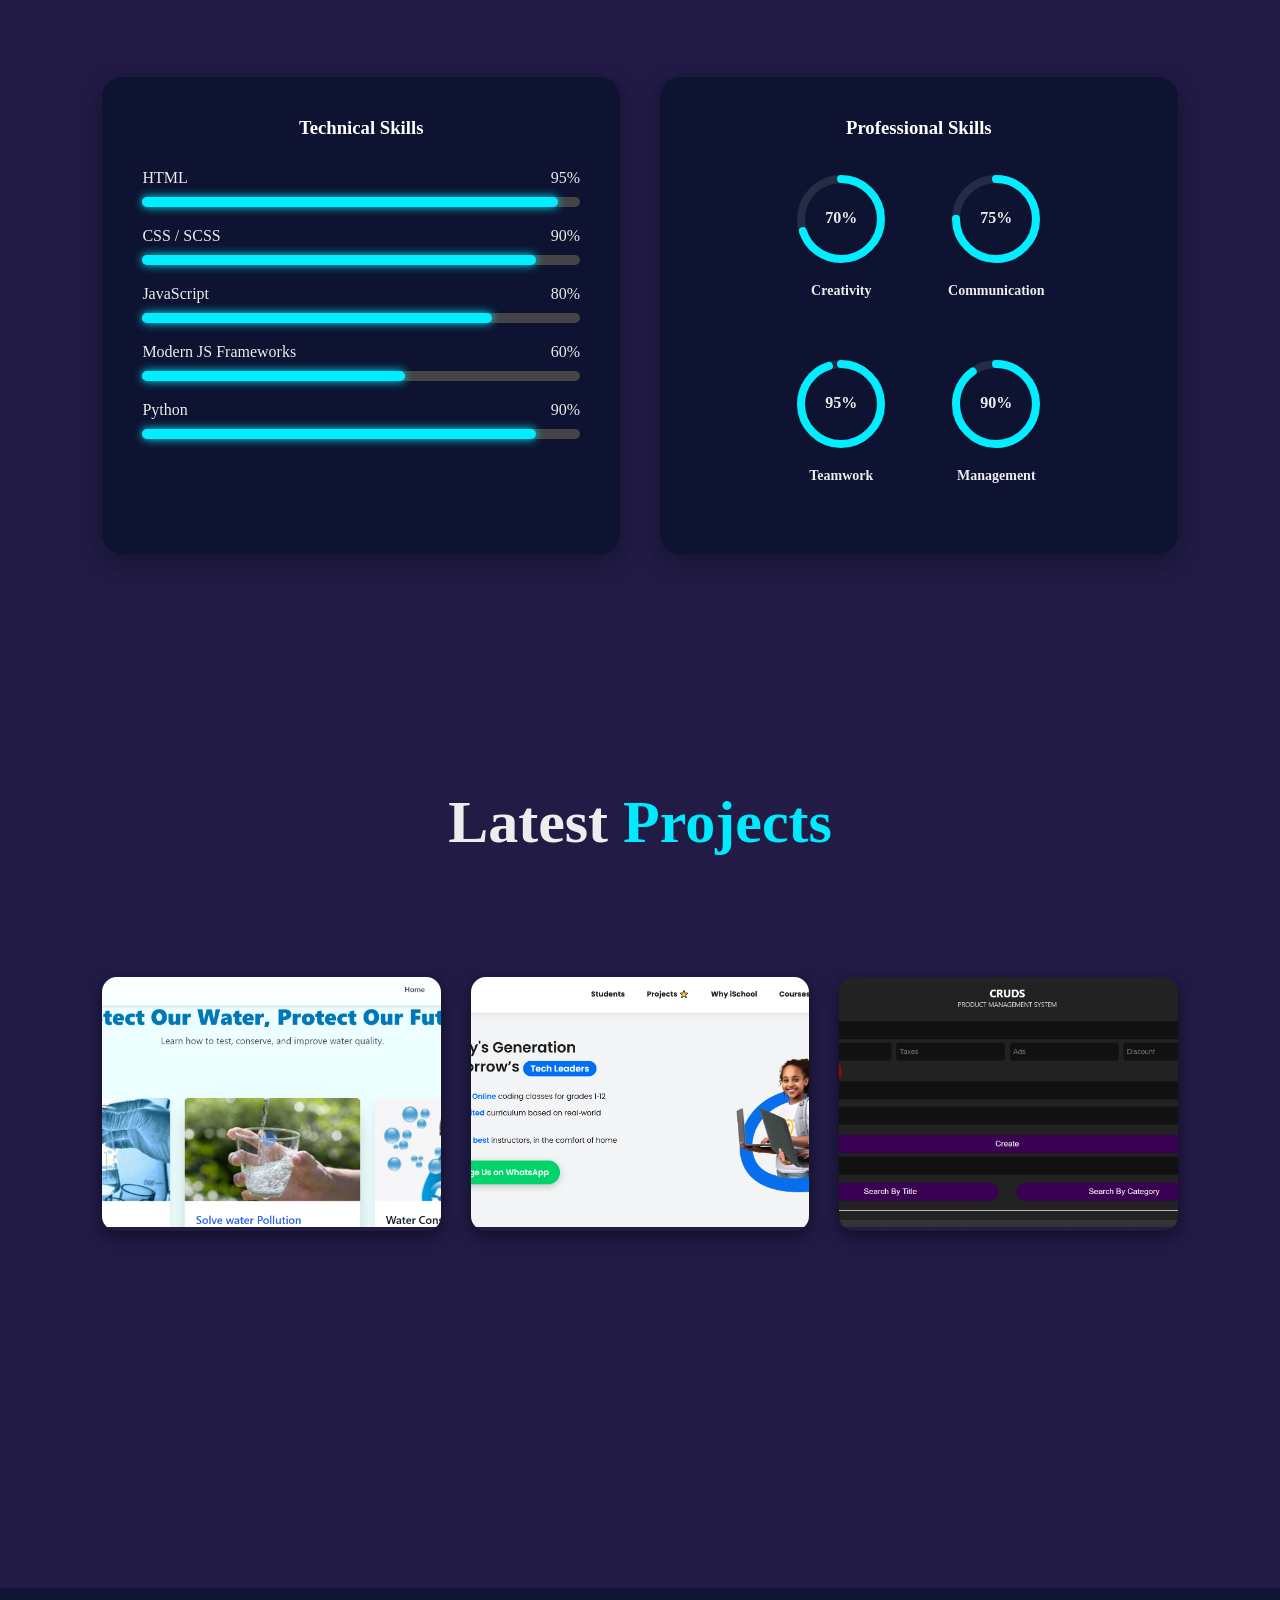
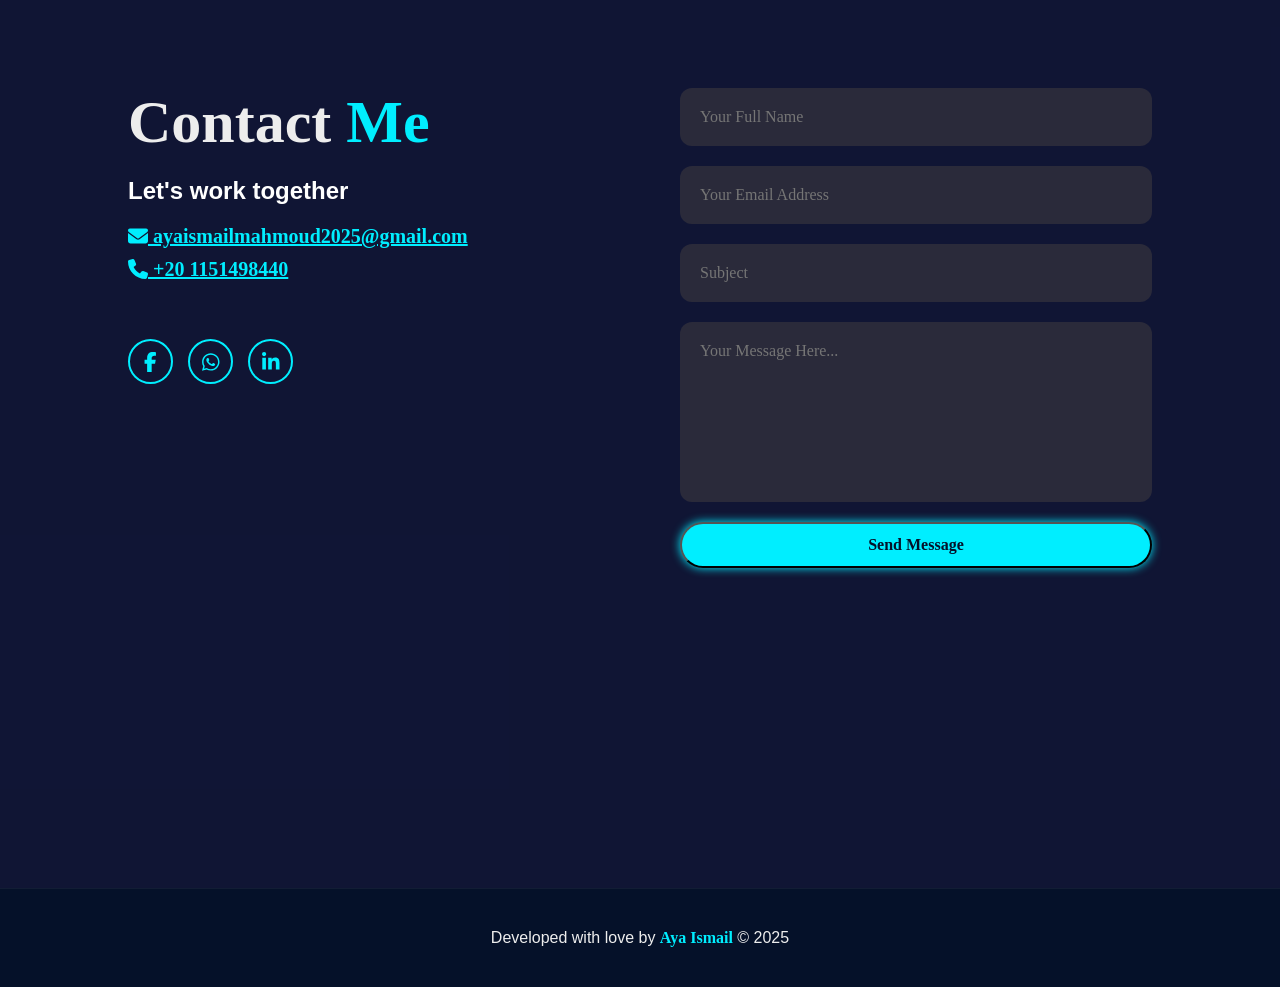
==== commit 6c71a12e: "update project" ====
--- a/index.html
+++ b/index.html
@@ -6,7 +6,6 @@
     <meta charset="UTF-8" />
     <meta
       name="description"
-      content="Aya Ismail - Frontend Developer Portfolio showcasing modern web projects, responsive design, and UI/UX skills."
     />
     <meta
       name="keywords"
@@ -366,7 +365,7 @@
       document.addEventListener("DOMContentLoaded", () => {
         // 1. Typing Effect Logic
         const typedTextElement = document.getElementById("typed-text");
-        const words = ["Frontend Developer", "Web Architect", "UI Enthusiast"];
+        const words = ["Web Developer",  "Frontend Developer", "Web Designer"];
         let wordIndex = 0;
         let charIndex = 0;
         let isDeleting = false;
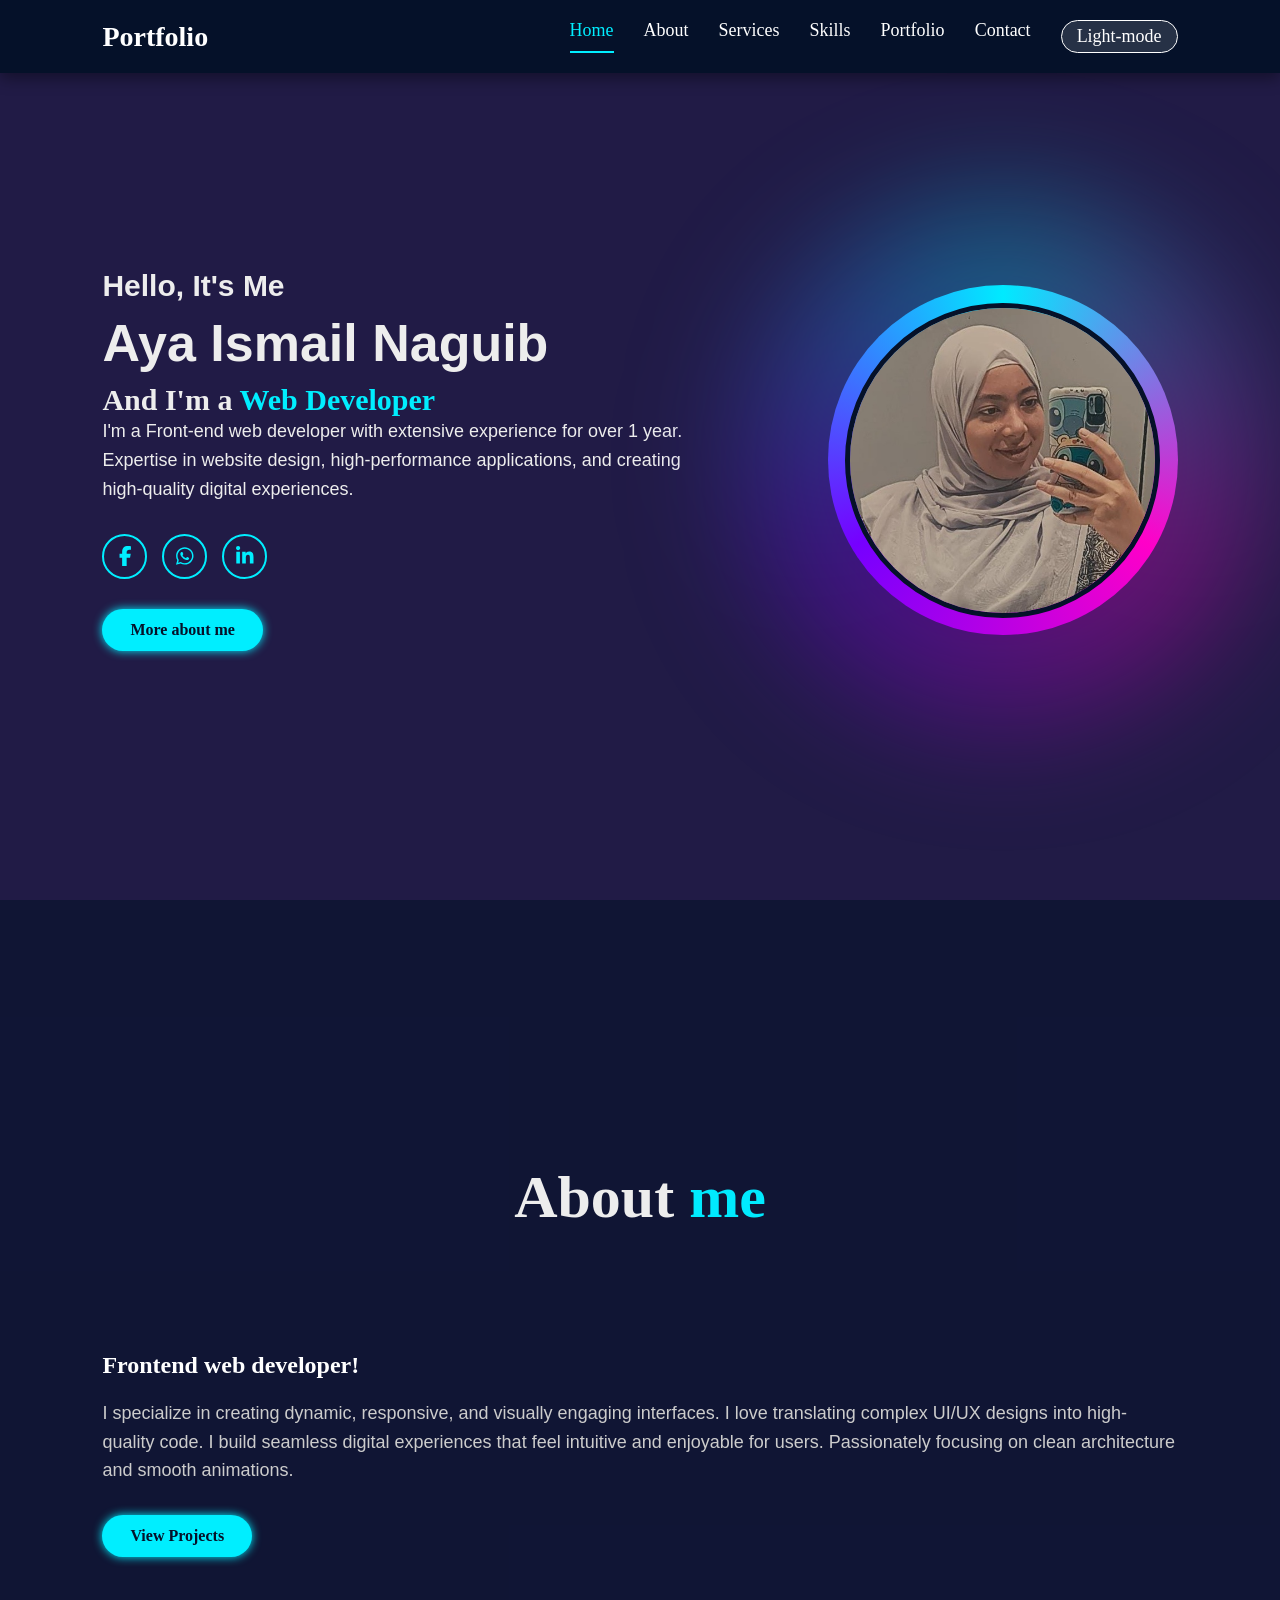
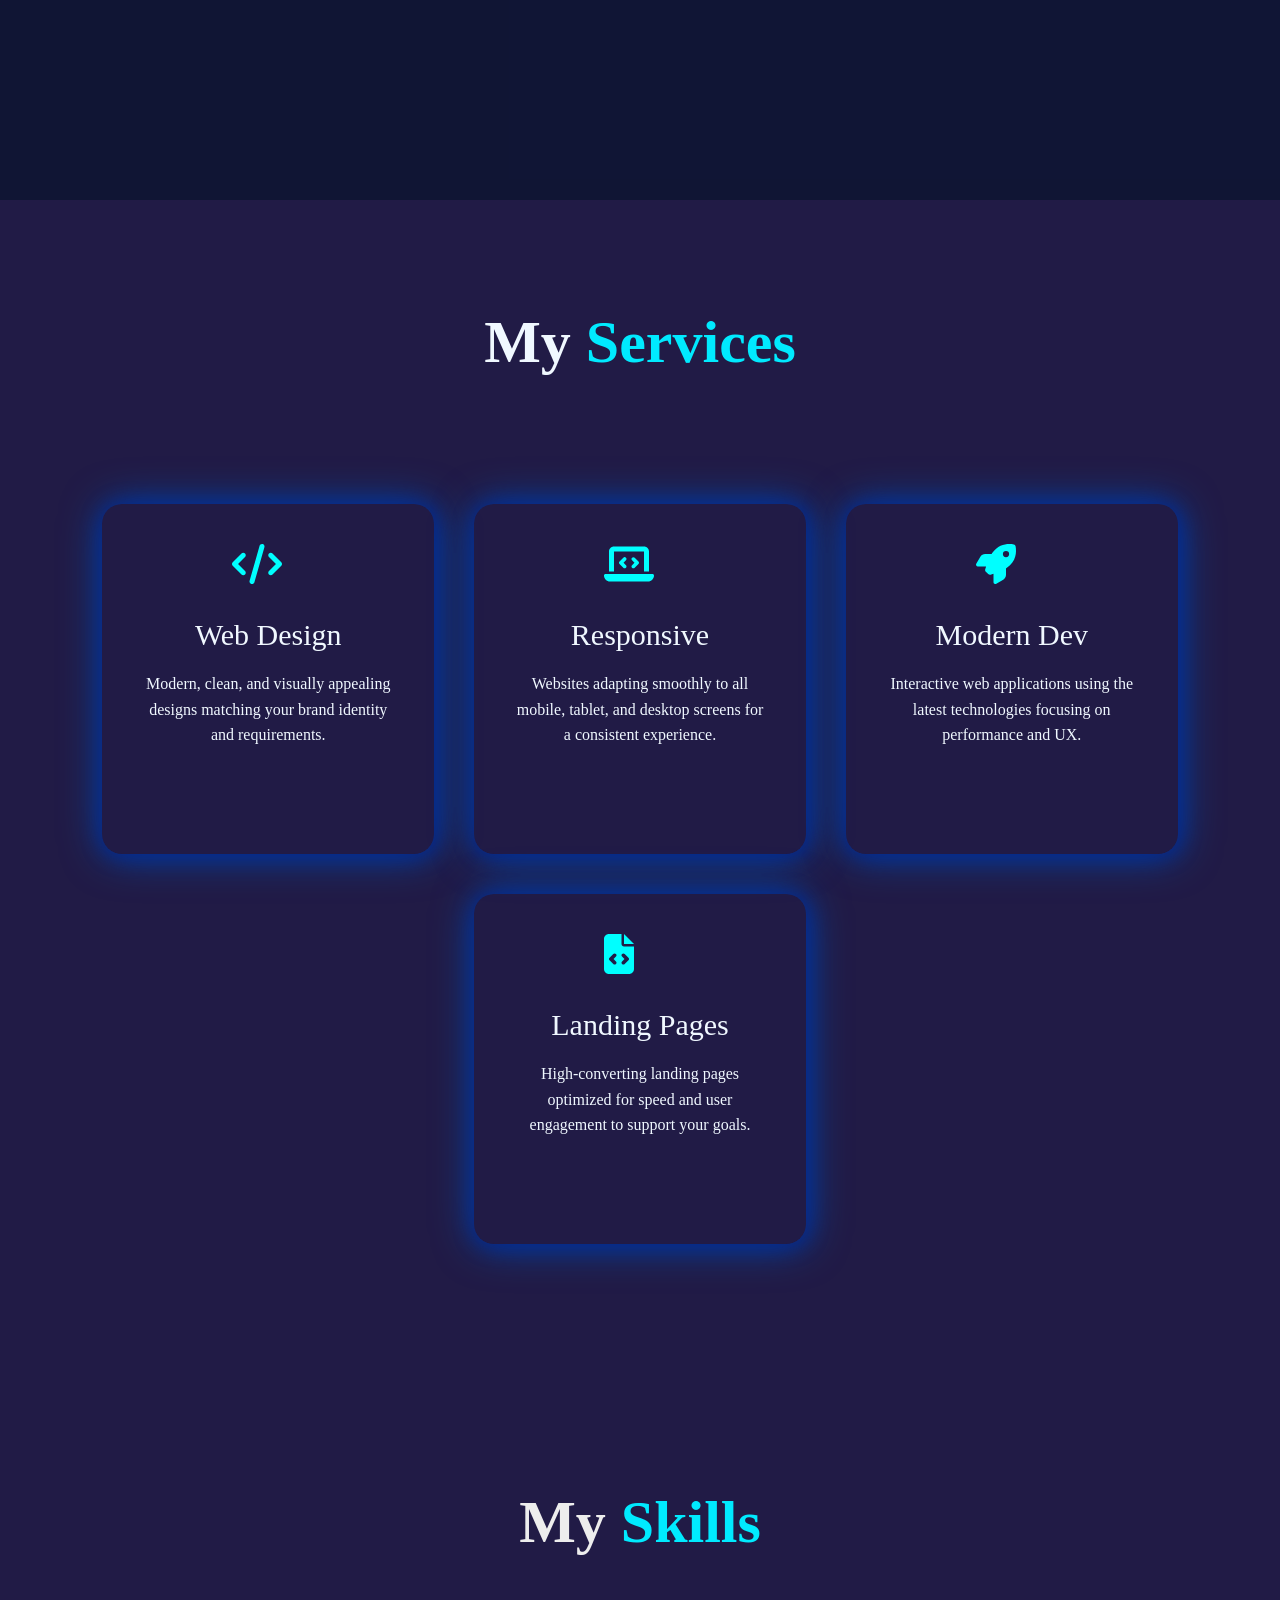
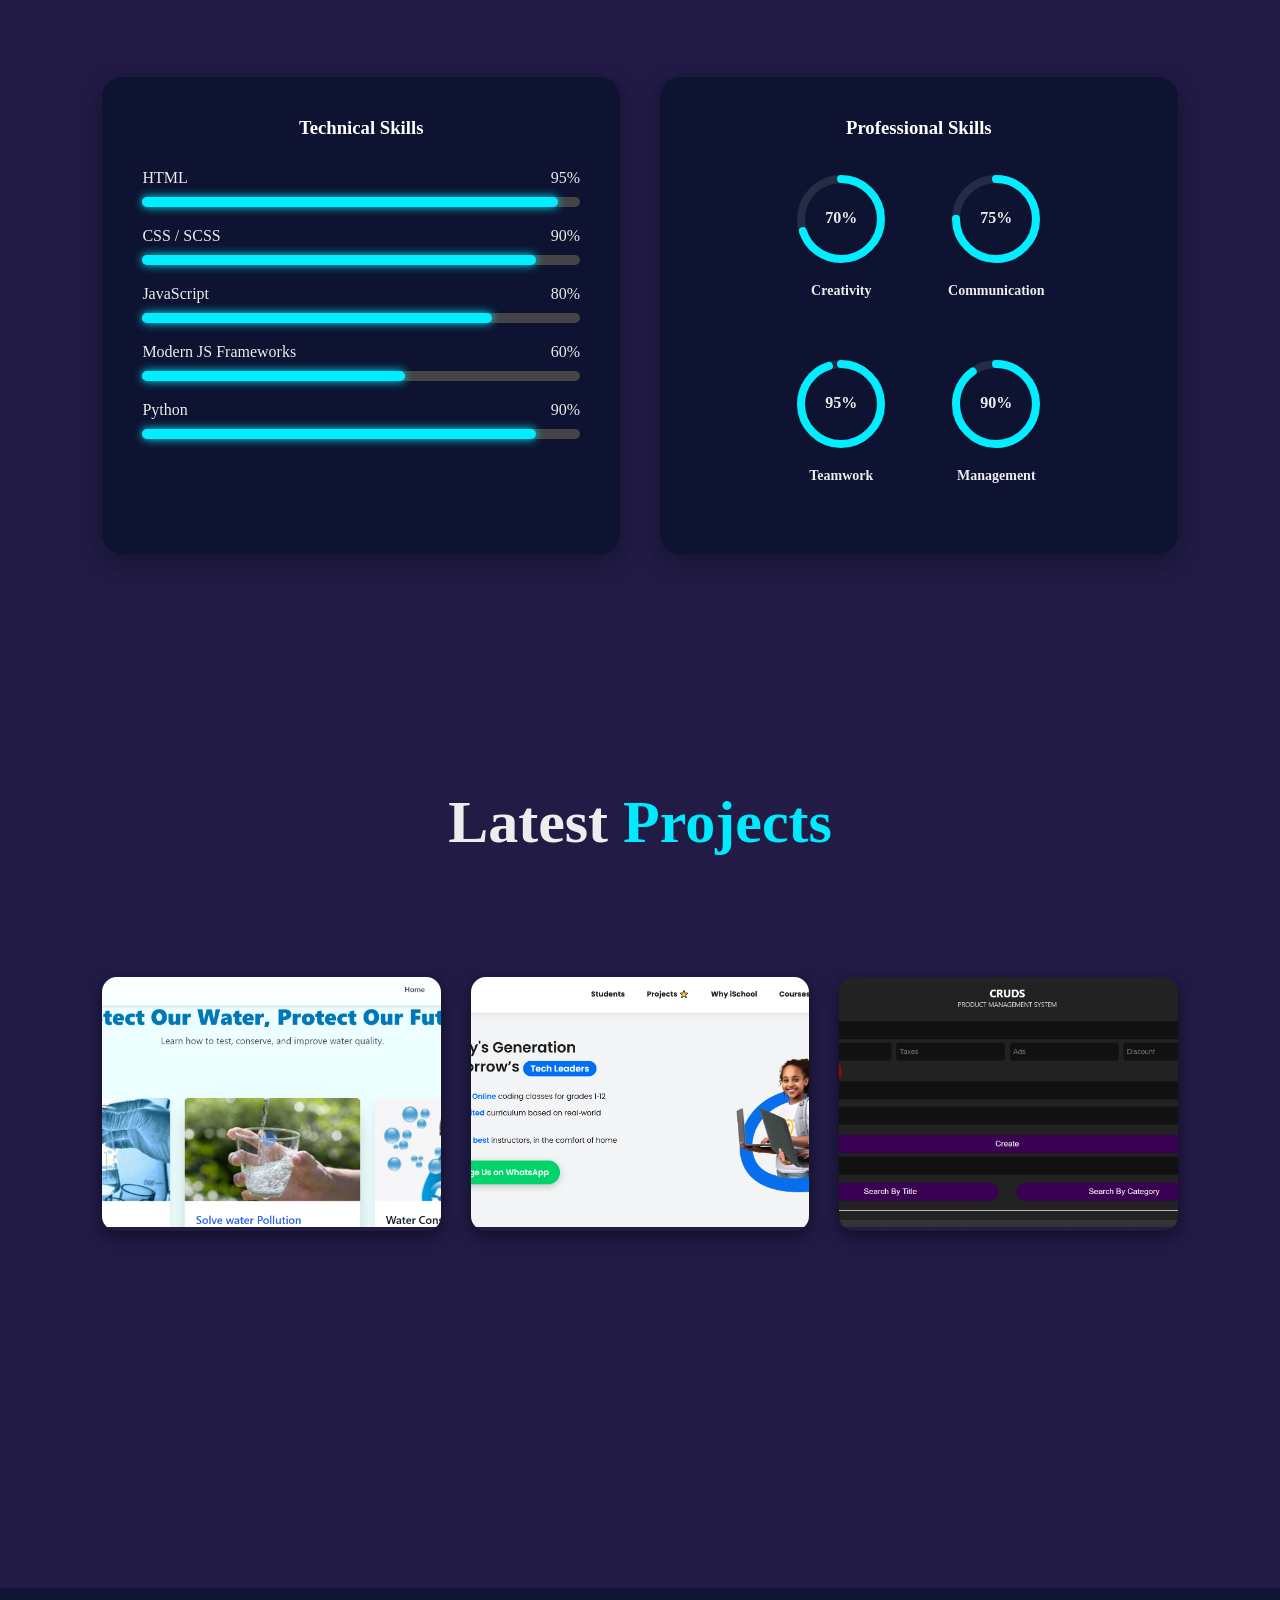
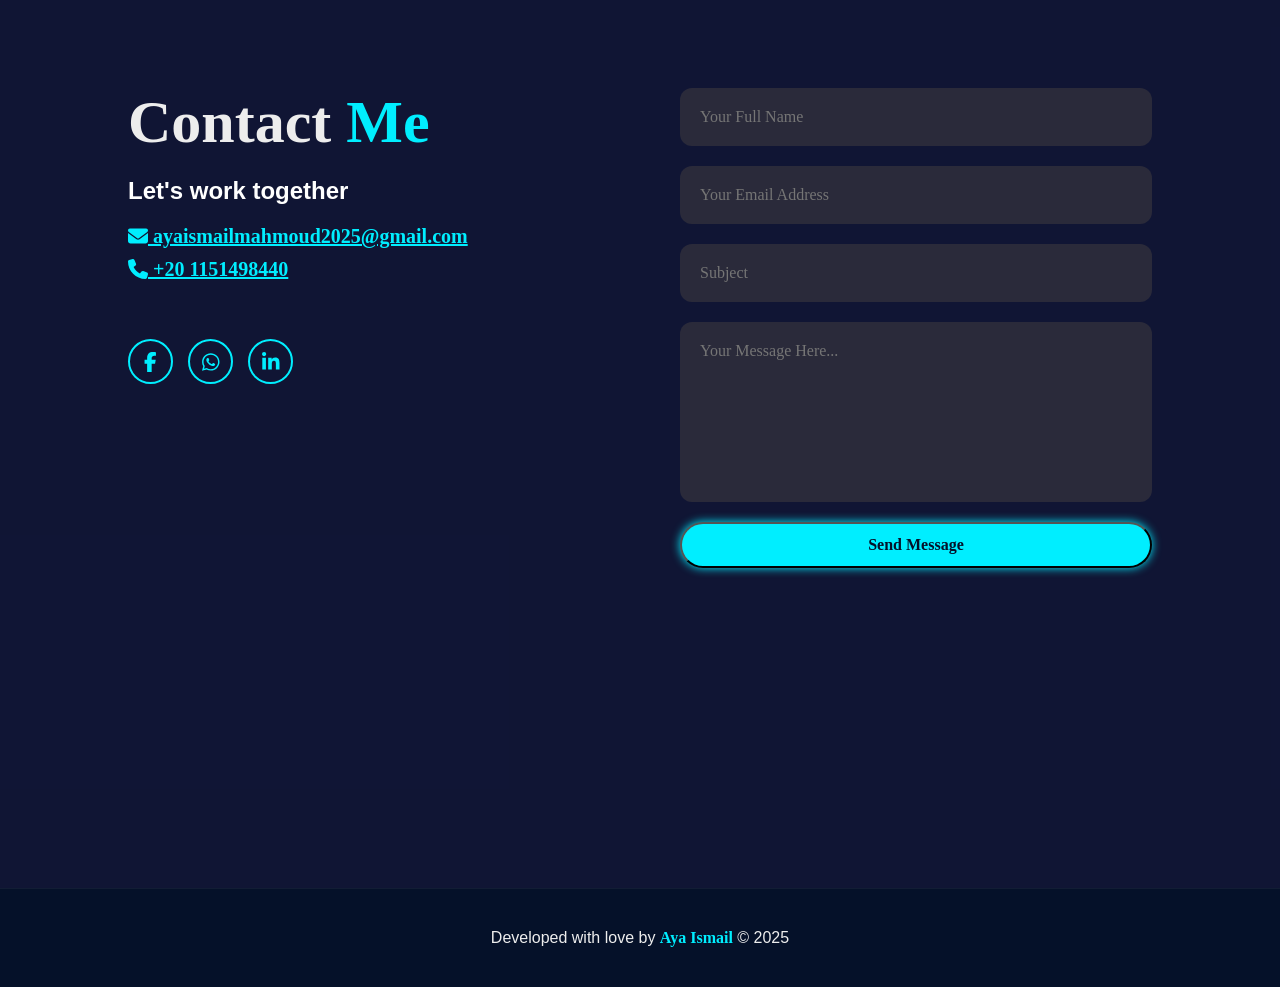
==== commit 6e178870: "update project" ====
--- a/index.html
+++ b/index.html
@@ -2,6 +2,7 @@
 <html lang="en">
   <head>
     <meta charset="UTF-8" />
+    <link rel="icon" type="image/png" href="./imgs/code.png">
     <meta name="viewport" content="width=device-width, initial-scale=1.0" />
     <meta charset="UTF-8" />
     <meta
--- a/style/style.css
+++ b/style/style.css
@@ -296,8 +296,8 @@
 
 /* About Section */
 .about {
-  display: grid;
-  grid-template-columns: 1fr 1fr;
+  display: flex;
+  justify-content: center;
   align-items: center;
   gap: 60px;
   background: var(--second-bg);
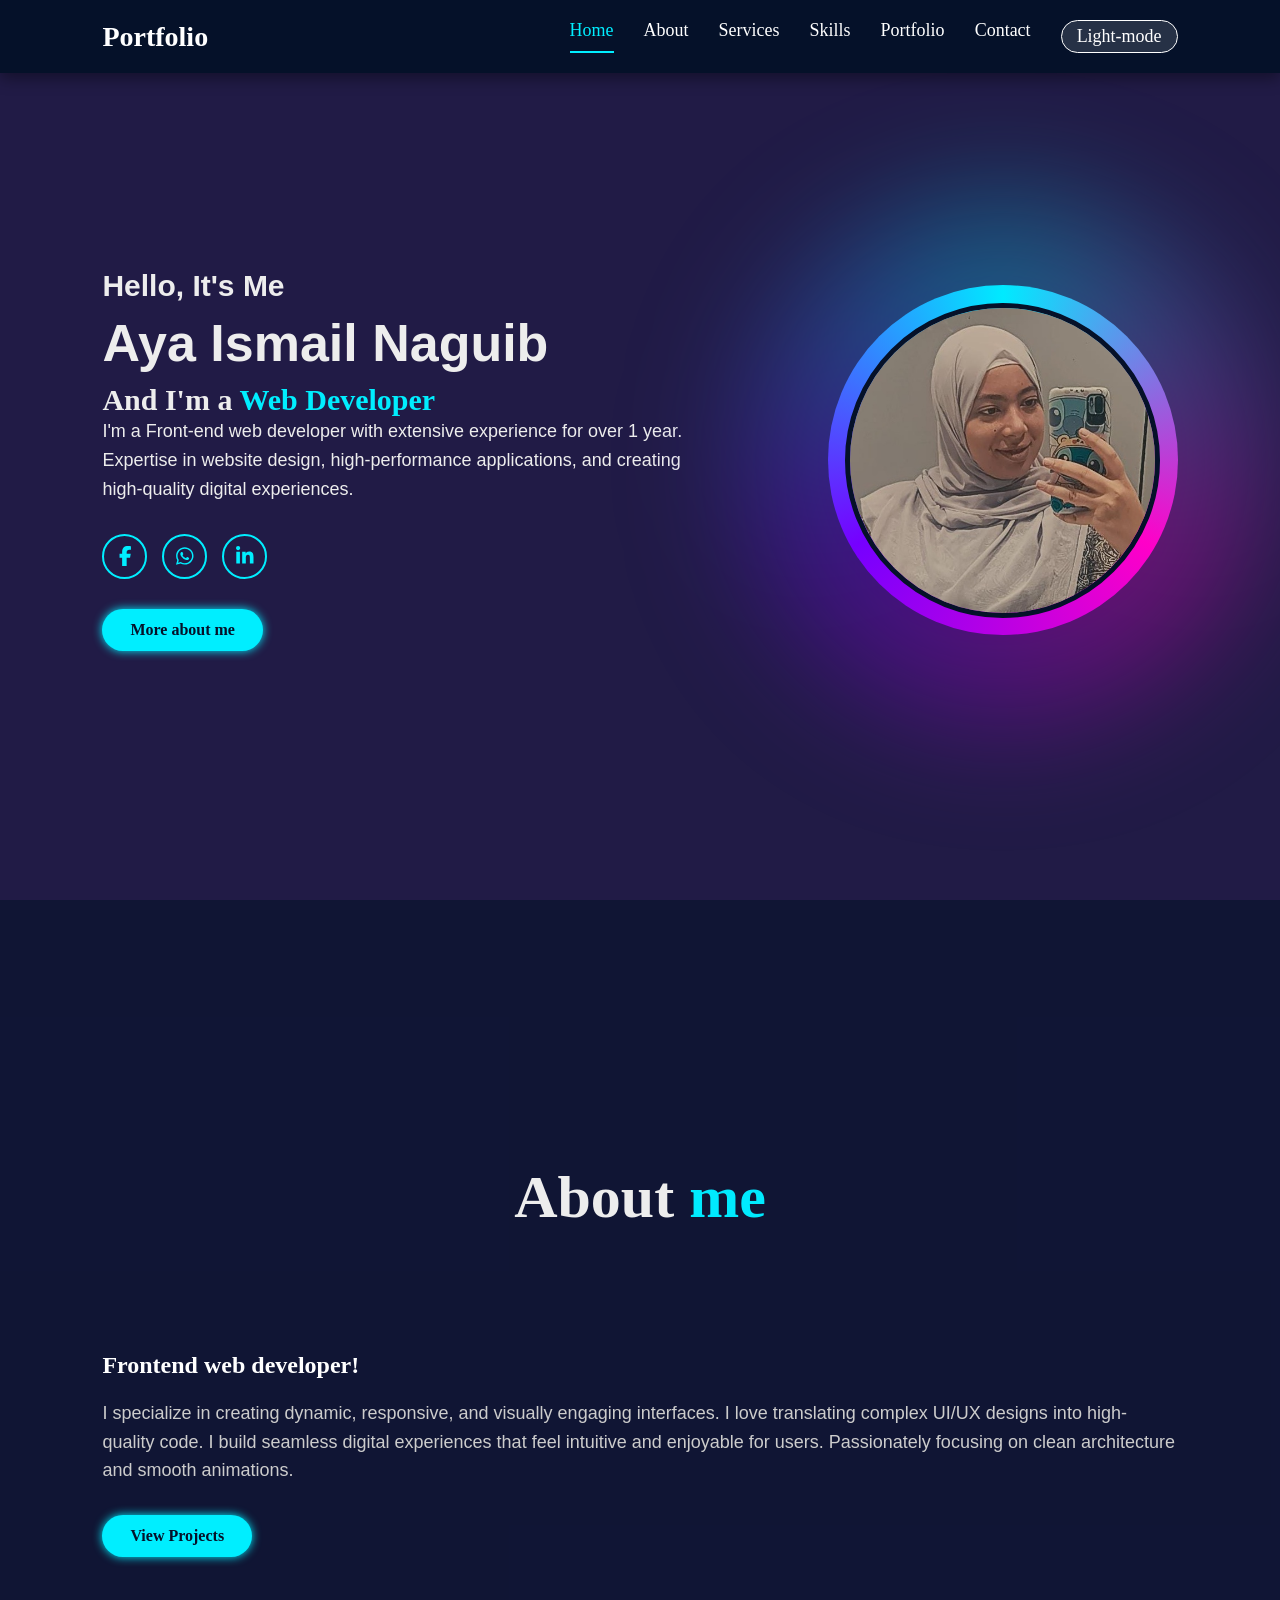
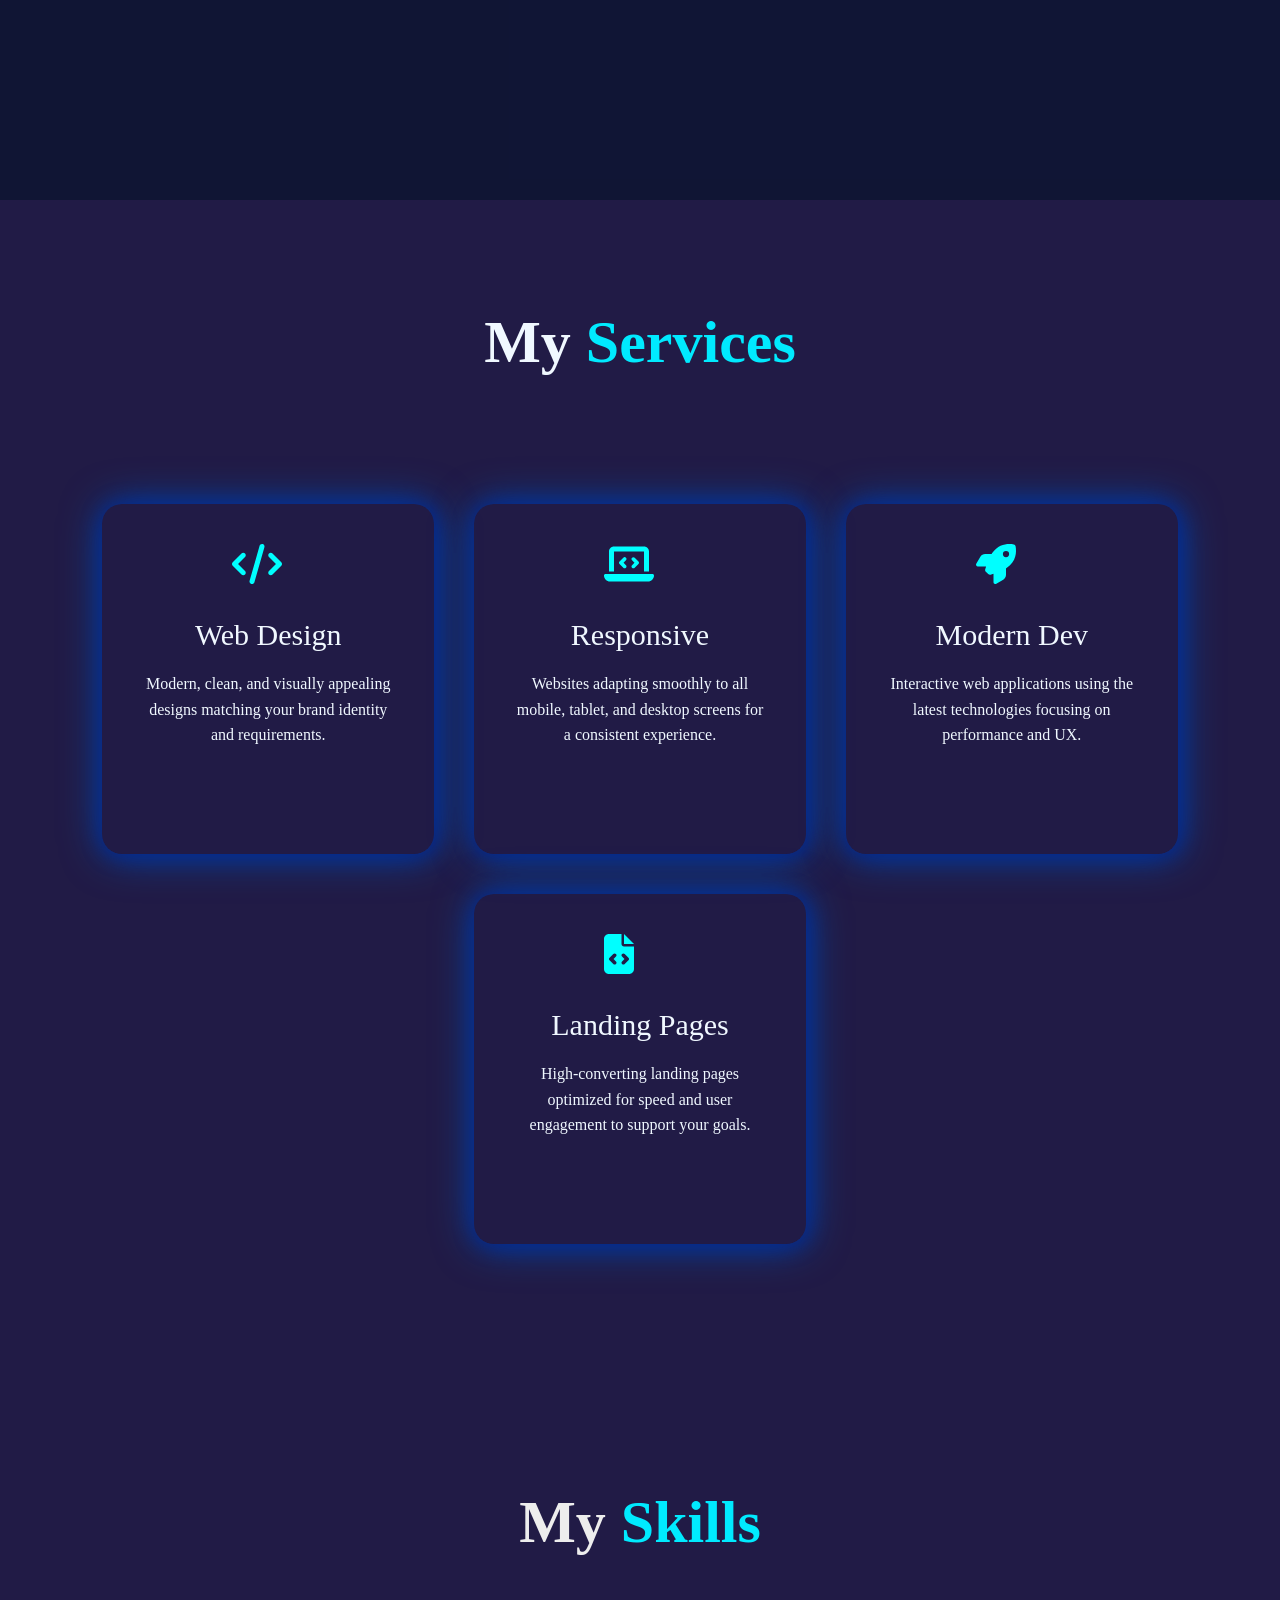
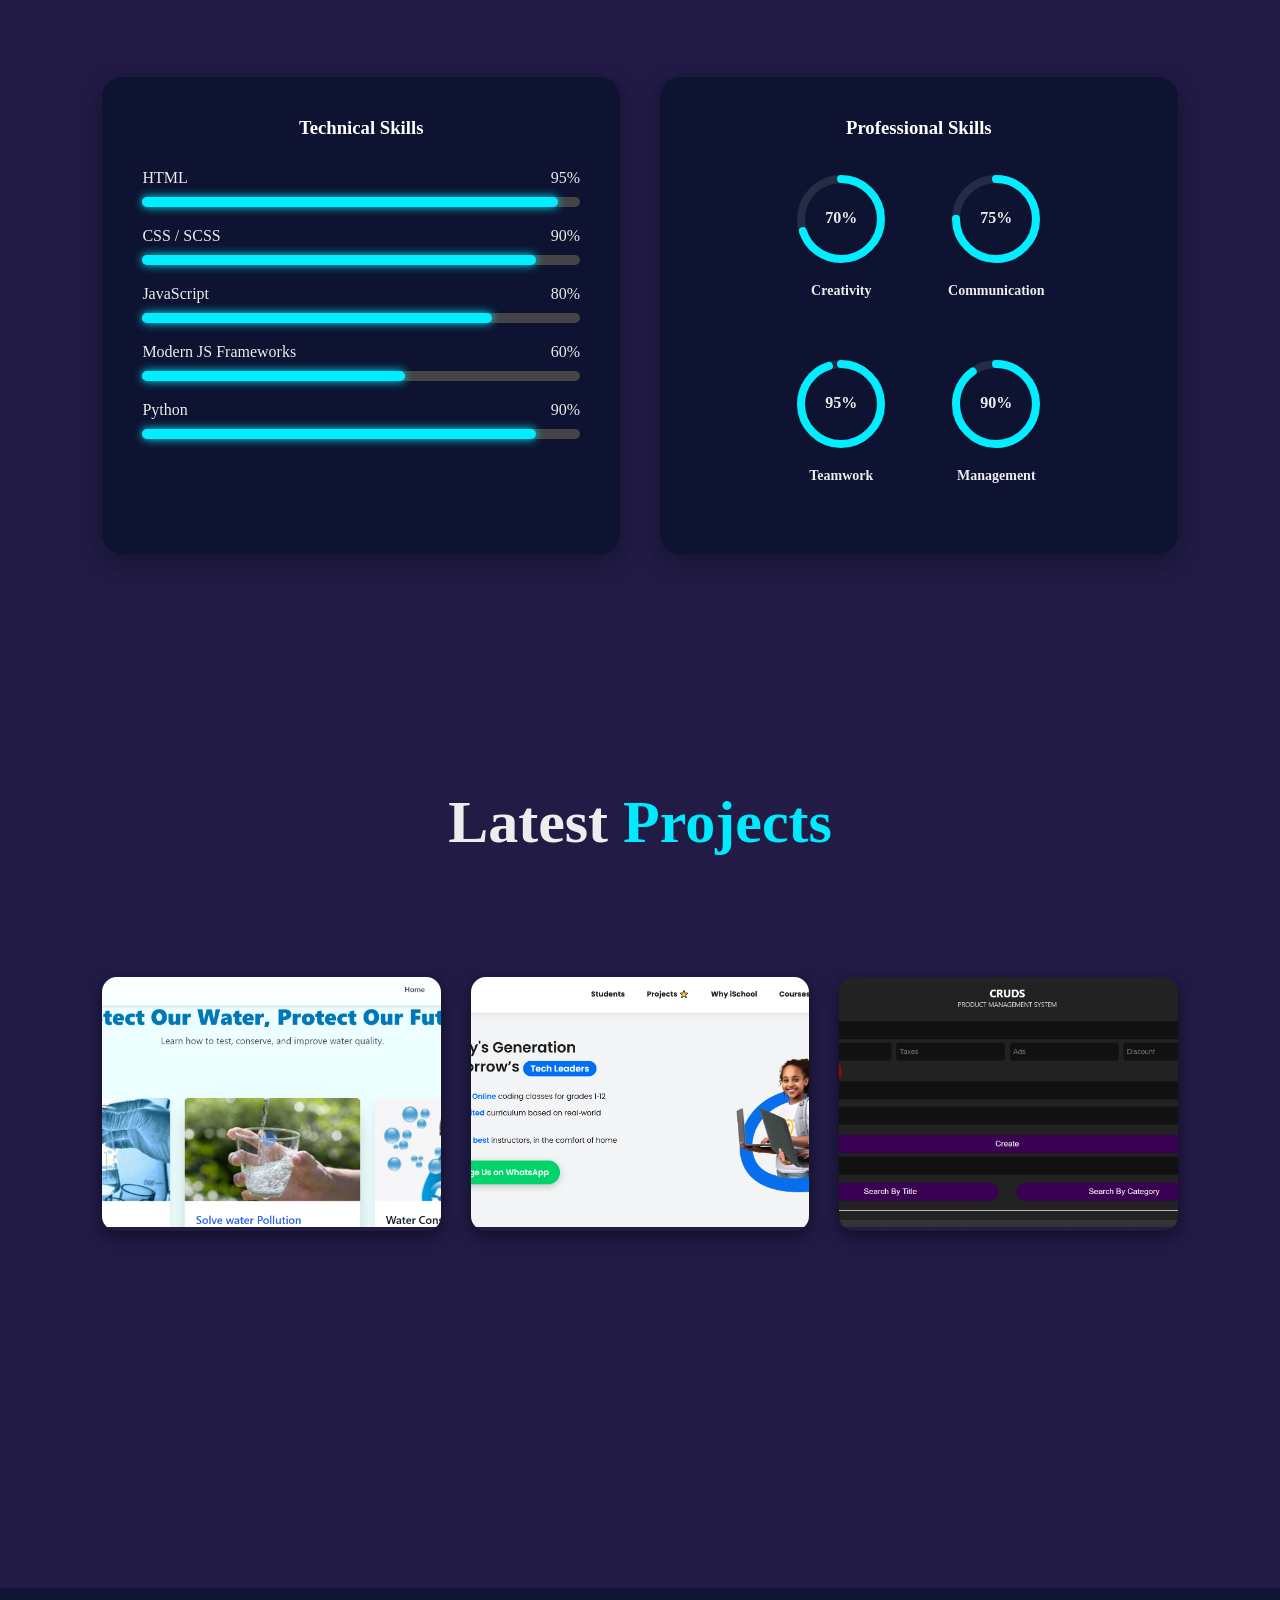
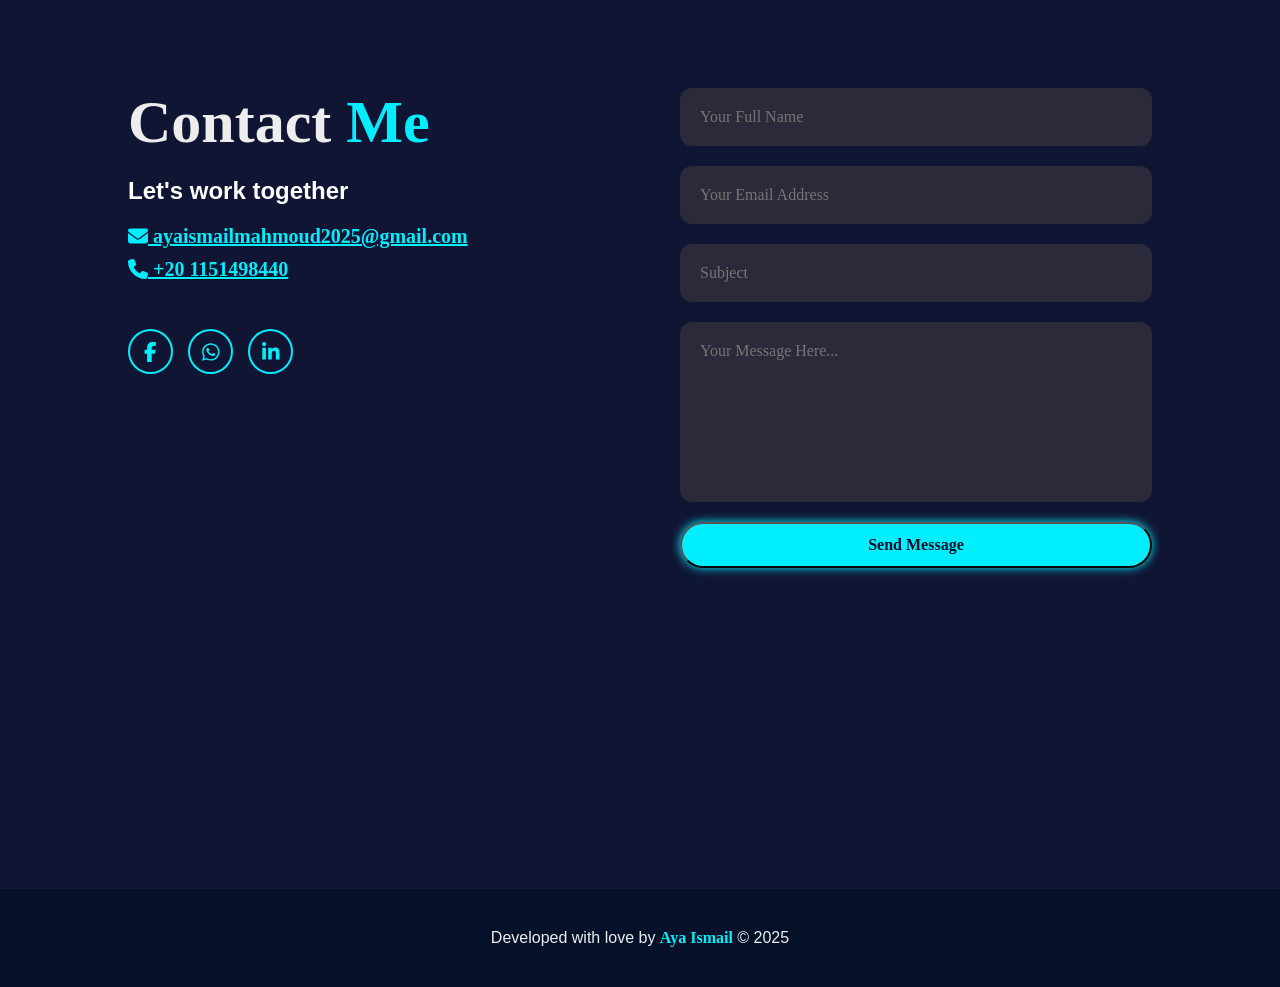
==== commit 10830e3b: "update project" ====
--- a/index.html
+++ b/index.html
@@ -4,7 +4,6 @@
     <meta charset="UTF-8" />
     <link rel="icon" type="image/png" href="./imgs/code.png">
     <meta name="viewport" content="width=device-width, initial-scale=1.0" />
-    <meta charset="UTF-8" />
     <meta
       name="description"
     />
@@ -16,6 +15,59 @@
     <title>Aya Ismail - Portfolio</title>
     <link rel="stylesheet" href="./style/all.min.css" />
     <link rel="stylesheet" href="./style/style.css" />
+    <style>
+      .nav-link.light {
+        --i: 6;
+      }
+      .typed-text {
+        color: var(--main-color);
+      }
+      .about-text h4 {
+        font-size: 24px;
+        margin-bottom: 20px;
+        color: #fff;
+        font-family: cursive;
+      }
+      .about-text p {
+        font-size: 18px;
+        line-height: 1.6;
+        color: #ccc;
+      }
+      .about-text a.btn {
+        margin-top: 30px;
+      }
+      .service-icon {
+        color: cyan;
+        margin-bottom: 30px;
+        margin-left: 90px;
+        font-size: 40px;
+      }
+      .portfolio-text {
+        font-size: 16px;
+        line-height: 1.7;
+      }
+      .portfolio-text--aquasence {
+        color: #211b46;
+      }
+      .portfolio-text--ischool {
+        color: #051129;
+      }
+      .contact-highlight {
+        color: #0ef;
+      }
+      .contact-subtitle {
+        color: #fff;
+        font-size: 24px;
+        margin-bottom: 20px;
+      }
+      .contact-icon {
+        color: #0ef;
+      }
+      .footer-author {
+        color: var(--main-color);
+        font-weight: 700;
+      }
+    </style>
   </head>
   <body>
     <!-- Header -->
@@ -29,9 +81,7 @@
         <a href="#skills">Skills</a>
         <a href="#portfolio">Portfolio</a>
         <a href="#contact">Contact</a>
-        <a href="./loader.html" class="nav-link light" style="--i: 6"
-          >Light-mode</a
-        >
+        <a href="./loader.html" class="nav-link light">Light-mode</a>
       </nav>
     </header>
 
@@ -42,7 +92,7 @@
         <h1 class="font-cursive">Aya Ismail Naguib</h1>
         <h3>
           And I'm a
-          <span id="typed-text" style="color: var(--main-color)"></span>
+          <span id="typed-text" class="typed-text"></span>
         </h3>
         <p class="font-cursive">
           I'm a Front-end web developer with extensive experience for over 1
@@ -50,9 +100,9 @@
           creating high-quality digital experiences.
         </p>
         <div class="social-icons">
-          <a href="https://www.facebook.com/profile.php?id=100053460234290"><i class="fa-brands fa-facebook-f"></i></a>
-          <a href="https://wa.me/201151498440"><i class="fa-brands fa-whatsapp"></i></a>
-          <a href="http://www.linkedin.com/in/aya-ismail-a5a4102a7"><i class="fa-brands fa-linkedin-in"></i></a>
+          <a href="https://www.facebook.com/profile.php?id=100053460234290" title="Facebook"><i class="fa-brands fa-facebook-f"></i></a>
+          <a href="https://wa.me/201151498440" title="WhatsApp"><i class="fa-brands fa-whatsapp"></i></a>
+          <a href="http://www.linkedin.com/in/aya-ismail-a5a4102a7" title="LinkedIn"><i class="fa-brands fa-linkedin-in"></i></a>
         </div>
         <a href="#about" class="btn">More about me</a>
       </div>
@@ -67,28 +117,18 @@
     <section class="about" id="about">
       <div class="about-text">
         <h2 class="sub-title font-cursive">About <span>me</span></h2>
-        <h4
-          style="
-            font-size: 24px;
-            margin-bottom: 20px;
-            color: #fff;
-            font-family: cursive;
-          "
-        >
+        <h4>
           Frontend web developer!
         </h4>
-        <p
-          class="font-cursive"
-          style="font-size: 18px; line-height: 1.6; color: #ccc"
-        >
+        <p class="font-cursive">
           I specialize in creating dynamic, responsive, and visually engaging
           interfaces. I love translating complex UI/UX designs into high-quality
           code. I build seamless digital experiences that feel intuitive and
           enjoyable for users. Passionately focusing on clean architecture and
           smooth animations.
         </p>
-        <a href="#portfolio" class="btn" style="margin-top: 30px"
-          >View Projects</a
+        <a href="#portfolio" class="btn">
+          View Projects</a
         >
       </div>
     </section>
@@ -98,10 +138,7 @@
       <h2 class="sub-title font-cursive">My <span>Services</span></h2>
       <div class="services-list">
         <div>
-          <i
-                class="fa-solid fa-code"
-                style="color: cyan; margin-bottom: 30px; margin-left: 90px; font-size: 40px"
-              ></i>
+          <i class="fa-solid fa-code service-icon"></i>
           <h2 class="font-cursive">Web Design</h2>
           <p>
             Modern, clean, and visually appealing designs matching your brand
@@ -109,10 +146,7 @@
           </p>
         </div>
         <div>
-          <i
-                class="fa-solid fa-laptop-code"
-                style="color: cyan; margin-bottom: 30px; margin-left: 90px; font-size: 40px"
-              ></i>
+          <i class="fa-solid fa-laptop-code service-icon"></i>
           <h2 class="font-cursive">Responsive</h2>
           <p>
             Websites adapting smoothly to all mobile, tablet, and desktop
@@ -120,7 +154,7 @@
           </p>
         </div>
         <div>
-          <i class="fa-solid fa-rocket" style="color: cyan; margin-left: 90px; margin-bottom: 30px; font-size: 40px"></i>
+          <i class="fa-solid fa-rocket service-icon"></i>
           <h2 class="font-cursive">Modern Dev</h2>
           <p>
             Interactive web applications using the latest technologies focusing
@@ -128,7 +162,7 @@
           </p>
         </div>
         <div>
-          <i class="fa-solid fa-file-code" style="margin-left: 90px; color: cyan; margin-bottom: 30px; font-size: 40px"></i>
+          <i class="fa-solid fa-file-code service-icon"></i>
           <h2 class="font-cursive">Landing Pages</h2>
           <p>
             High-converting landing pages optimized for speed and user
@@ -241,22 +275,22 @@
           <img src="./imgs/Aquasence.png" alt="Aquasense" />
           <div class="layer">
             <h5>Aquasense</h5>
-            <p style="color: #211b46;">
+            <p class="portfolio-text portfolio-text--aquasence">
               Smart water quality monitoring system using Python and JS for
               real-time analysis.
             </p>
-            <a href="https://aquasence.netlify.app/" target="_blank"><i class="fa-solid fa-arrow-up-right-from-square"></i></a>
+            <a href="https://aquasence.netlify.app/" target="_blank" rel="noopener noreferrer" aria-label="View Aquasense project"><i class="fa-solid fa-arrow-up-right-from-square"></i></a>
           </div>
         </div>
         <div class="row">
           <img src="./imgs/ISchool.png" alt="ISchool" />
           <div class="layer">
             <h5>ISchool</h5>
-            <p style="color: #051129;">
+            <p class="portfolio-text portfolio-text--ischool">
               Educational platform for kids featuring interactive courses and
               enrollment management.
             </p>
-            <a href="https://copy-ischool.netlify.app/" target="_blank"
+            <a href="https://copy-ischool.netlify.app/" target="_blank" rel="noopener noreferrer" aria-label="View ISchool project"
               ><i class="fa-solid fa-arrow-up-right-from-square"></i
             ></a>
           </div>
@@ -269,7 +303,7 @@
               Management application for efficient product tracking, inventory
               control and data handling.
             </p>
-            <a href="https://crudsforpm.netlify.app/" target="_blank"
+            <a href="https://crudsforpm.netlify.app/" target="_blank" rel="noopener noreferrer" aria-label="View CRUDS System project"
               ><i class="fa-solid fa-arrow-up-right-from-square"></i
             ></a>
           </div>
@@ -280,23 +314,20 @@
     <!-- Contact Section -->
     <section id="contact" class="contact">
       <div class="contact-text">
-        <h2 class="font-cursive">Contact <span style="color: #0ef;">Me</span></h2>
-        <h4
-          class="font-cursive"
-          style="color: #fff; font-size: 24px; margin-bottom: 20px"
-        >
+        <h2 class="font-cursive">Contact <span class="contact-highlight">Me</span></h2>
+        <h4 class="font-cursive contact-subtitle">
           Let's work together
         </h4>
         <ul class="contact-list">
           <li>
-            <a href="mailto:ayaismailmahmoud2025@gmail.com"><i class="fa-solid fa-envelope" style="color: #0ef;"></i> ayaismailmahmoud2025@gmail.com</a>
+            <a href="mailto:ayaismailmahmoud2025@gmail.com"><i class="fa-solid fa-envelope contact-icon"></i> ayaismailmahmoud2025@gmail.com</a>
           </li>
-          <a href="https://wa.me/201151498440"><li><i class="fa-solid fa-phone" style="color: #0ef;"></i> +20 1151498440</li></a>
+          <li><a href="https://wa.me/201151498440"><i class="fa-solid fa-phone contact-icon"></i> +20 1151498440</a></li>
         </ul>
         <div class="social-icons">
-          <a href="https://www.facebook.com/profile.php?id=100053460234290"><i class="fa-brands fa-facebook-f"></i></a>
-          <a href="https://wa.me/201151498440"><i class="fa-brands fa-whatsapp"></i></a>
-          <a href="http://www.linkedin.com/in/aya-ismail-a5a4102a7"><i class="fa-brands fa-linkedin-in"></i></a>
+          <a href="https://www.facebook.com/profile.php?id=100053460234290" aria-label="Facebook"><i class="fa-brands fa-facebook-f"></i></a>
+          <a href="https://wa.me/201151498440" aria-label="WhatsApp"><i class="fa-brands fa-whatsapp"></i></a>
+          <a href="http://www.linkedin.com/in/aya-ismail-a5a4102a7" aria-label="LinkedIn"><i class="fa-brands fa-linkedin-in"></i></a>
         </div>
       </div>
       <div class="contact-form">
@@ -314,15 +345,13 @@
     <footer class="footer">
       <p class="font-cursive">
         Developed with love by
-        <span style="color: var(--main-color); font-weight: 700"
-          >Aya Ismail</span
-        >
+        <span class="footer-author">Aya Ismail</span>
         &copy; 2025
       </p>
     </footer>
 
     <!-- Scroll Up Button -->
-    <a href="#home" class="scroll-up" id="scroll-up"
+    <a href="#home" class="scroll-up" id="scroll-up" title="Scroll to top"
       ><i class="fa-solid fa-arrow-up"></i
     ></a>
     <script src="./script/main.js"></script>
